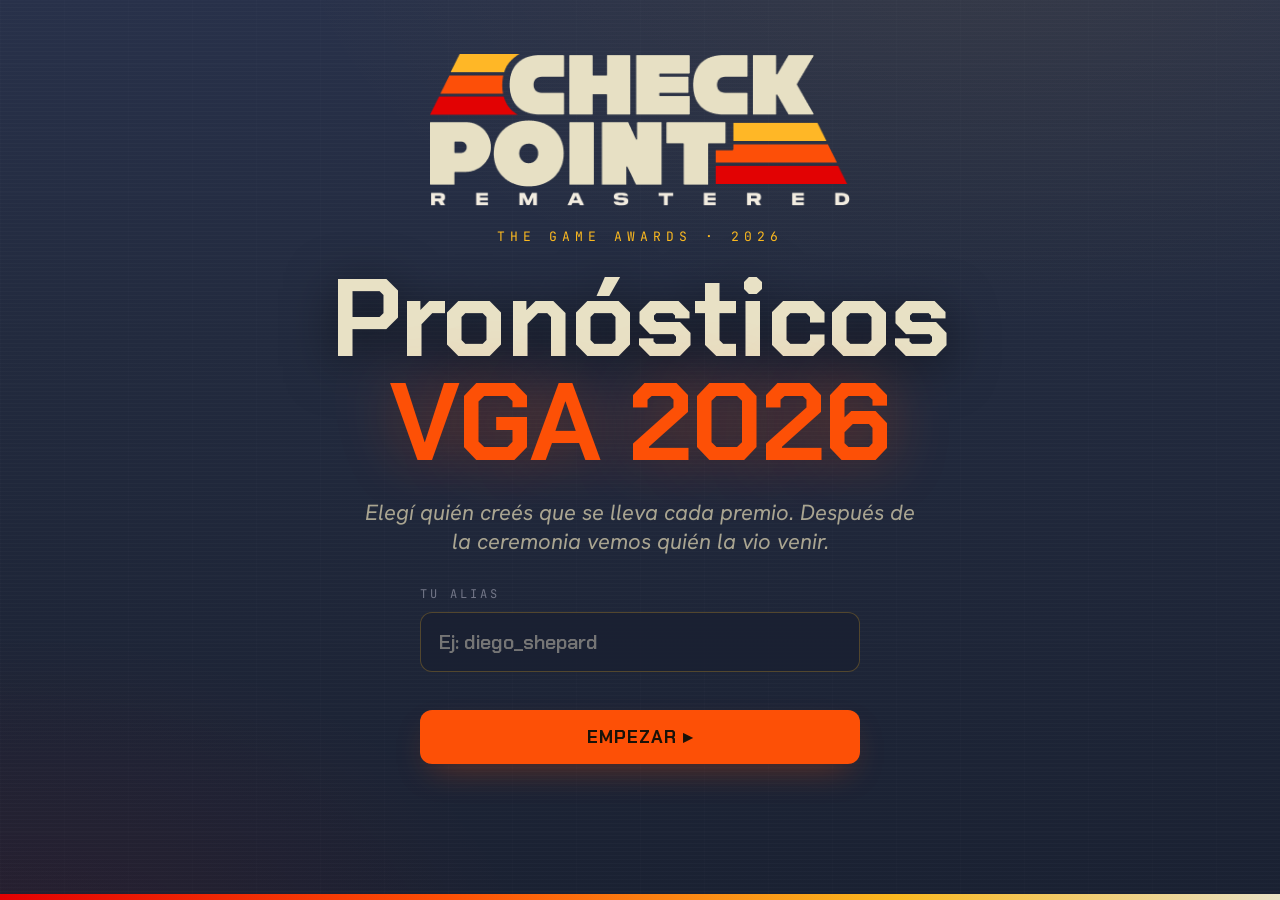
==== index.html @ 2344b471 "Agregar portadas faltantes y no recortar logos apaisados Co-Authored-By: Claude Opus 5.5 <noreply@an" ====
<!DOCTYPE html>
<html lang="es">
<head>
<meta charset="UTF-8">
<meta name="viewport" content="width=device-width, initial-scale=1.0">
<title>Pronósticos VGA 2026 · Checkpoint Remastered</title>
<link rel="icon" type="image/png" sizes="64x64" href="assets/favicon.png">
<link rel="apple-touch-icon" href="assets/apple-touch-icon.png">
<link rel="preconnect" href="https://fonts.googleapis.com">
<link rel="preconnect" href="https://fonts.gstatic.com" crossorigin>
<link href="https://fonts.googleapis.com/css2?family=Chakra+Petch:wght@500;600;700&family=Hanken+Grotesk:wght@400;500;600;700&family=JetBrains+Mono:wght@500;700&display=swap" rel="stylesheet">
<style>
/* ===========================================
   THEME — mismo esquema que la presentación de Galerians
   =========================================== */
:root {
    --stage-bg: #161c2b;
    --abyss: #1a2132;
    --navy: #222a3e;
    --panel: #2b3449;
    --panel-line: rgba(255,255,255,0.07);
    --text: #e8e1c5;
    --muted: #aaa591;
    --dim: #737788;
    --accent: #fd5006;
    --accent-2: #fbb920;
    --hot: #e30102;
    --glow: rgba(253,80,6,0.35);

    --font-display: 'Chakra Petch', sans-serif;
    --font-body: 'Hanken Grotesk', sans-serif;
    --font-mono: 'JetBrains Mono', monospace;
    --ease-out-expo: cubic-bezier(0.16, 1, 0.3, 1);
}
* { margin: 0; padding: 0; box-sizing: border-box; }
html, body { min-height: 100%; }
body {
    font-family: var(--font-body); color: var(--text);
    background:
        radial-gradient(1200px 700px at 78% -10%, rgba(251,185,32,0.07), transparent 60%),
        radial-gradient(900px 600px at 0% 110%, rgba(227,1,2,0.08), transparent 60%),
        linear-gradient(180deg, #28314a 0%, var(--navy) 38%, var(--abyss) 100%) fixed;
    background-color: var(--stage-bg);
    min-height: 100vh; min-height: 100dvh;
    -webkit-tap-highlight-color: transparent;
}
button { font: inherit; color: inherit; background: none; border: 0; cursor: pointer; }
@media (prefers-reduced-motion: reduce) {
    *, *::before, *::after { animation-duration: 0.01ms !important; transition-duration: 0.01ms !important; }
}

/* ===========================================
   ATMÓSFERA — grilla + scanlines + ondas + franja
   =========================================== */
.fx { position: fixed; inset: 0; pointer-events: none; z-index: 0; overflow: hidden; }
.fx .grid {
    position: absolute; inset: 0; opacity: .5;
    background-image:
        linear-gradient(rgba(255,255,255,0.025) 1px, transparent 1px),
        linear-gradient(90deg, rgba(255,255,255,0.025) 1px, transparent 1px);
    background-size: 64px 64px;
}
.fx .scan {
    position: absolute; inset: 0; mix-blend-mode: overlay;
    background: repeating-linear-gradient(0deg, rgba(255,255,255,0.018) 0 1px, transparent 1px 4px);
}
.sonar { position: absolute; left: 50%; top: 42%; width: 10px; height: 10px; transition: opacity 1s ease; }
body:not(.on-intro) .sonar { opacity: 0; }
.sonar span {
    position: absolute; left: 50%; top: 50%; width: 1500px; height: 1500px;
    margin: -750px 0 0 -750px; border-radius: 50%;
    border: 2px solid rgba(251,185,32,0.22);
    animation: ping 6s var(--ease-out-expo) infinite; transform: scale(0); opacity: 0;
}
.sonar span:nth-child(2) { animation-delay: 2s; border-color: rgba(253,80,6,0.18); }
.sonar span:nth-child(3) { animation-delay: 4s; }
@keyframes ping { 0% { transform: scale(0.05); opacity: .9; } 100% { transform: scale(1); opacity: 0; } }
.hull-stripe {
    position: fixed; left: 0; right: 0; bottom: 0; height: 6px; z-index: 30;
    background: linear-gradient(90deg, var(--hot), var(--accent) 35%, var(--accent-2) 70%, var(--text));
}

/* ===========================================
   LAYOUT
   =========================================== */
.app {
    position: relative; z-index: 1;
    max-width: 1180px; margin: 0 auto;
    padding: 28px 16px 120px;
    min-height: 100vh; min-height: 100dvh;
    display: flex; flex-direction: column;
}
@media (min-width: 720px) { .app { padding: 48px 48px 130px; } }

.screen { display: none; flex: 1; flex-direction: column; }
.screen.active { display: flex; }

/* Entrada escalonada (equivalente a .reveal de la presentación) */
.reveal {
    opacity: 0; transform: translateY(26px);
    transition: opacity .7s var(--ease-out-expo), transform .7s var(--ease-out-expo);
    transition-delay: calc(var(--d, 0) * 70ms + 60ms);
}
.screen.shown .reveal { opacity: 1; transform: none; }

/* ===========================================
   INTRO
   =========================================== */
#intro { align-items: center; justify-content: center; text-align: center; gap: 22px; }
#intro .logo { width: min(420px, 78vw); height: auto; }
#intro .meta {
    font-family: var(--font-mono); font-size: 13px; letter-spacing: 5px;
    color: var(--accent-2); text-transform: uppercase;
}
#intro h1 {
    font-family: var(--font-display); font-weight: 700; line-height: .95;
    font-size: clamp(46px, 10vw, 110px); letter-spacing: -1px;
    text-shadow: 0 10px 50px rgba(0,0,0,0.6);
}
#intro h1 em { font-style: normal; color: var(--accent); text-shadow: 0 0 60px var(--glow); }
#intro .sub { font-size: clamp(17px, 2.4vw, 22px); color: var(--muted); font-style: italic; max-width: 560px; }
.alias-box { display: flex; flex-direction: column; gap: 10px; width: min(440px, 100%); margin-top: 8px; }
.alias-box label {
    font-family: var(--font-mono); font-size: 12px; letter-spacing: 3px;
    color: var(--dim); text-transform: uppercase; text-align: left;
}
.alias-box input {
    width: 100%; padding: 16px 18px; border-radius: 12px;
    font: 600 20px var(--font-display); color: var(--text);
    background: rgba(26,33,50,0.9); border: 1px solid rgba(251,185,32,0.25);
    outline: none; transition: border-color .2s, box-shadow .2s;
}
.alias-box input:focus { border-color: var(--accent); box-shadow: 0 0 0 4px rgba(253,80,6,0.18); }
.alias-box .err { min-height: 18px; font-size: 14px; color: var(--hot); text-align: left; }

.btn {
    display: inline-flex; align-items: center; justify-content: center; gap: 10px;
    padding: 15px 26px; border-radius: 12px;
    font: 700 18px var(--font-display); letter-spacing: 1px; text-transform: uppercase;
    background: var(--accent); color: #1a1208;
    box-shadow: 0 14px 34px -12px var(--glow);
    transition: transform .2s var(--ease-out-expo), filter .2s, opacity .2s;
}
.btn:hover { filter: brightness(1.08); transform: translateY(-1px); }
.btn:active { transform: translateY(1px); }
.btn:disabled { opacity: .45; cursor: not-allowed; transform: none; }
.btn.ghost {
    background: transparent; color: var(--text);
    border: 1px solid rgba(232,225,197,0.2); box-shadow: none;
}
.btn.ghost:hover { border-color: var(--accent-2); color: var(--accent-2); }
:focus-visible { outline: 2px solid var(--accent-2); outline-offset: 3px; }

/* ===========================================
   CATEGORÍA
   =========================================== */
.head { display: flex; align-items: center; gap: 18px; margin-bottom: 8px; }
.head .bar { flex: none; width: 7px; align-self: stretch; min-height: 44px; background: var(--accent); box-shadow: 0 0 24px var(--glow); }
.head h2 {
    font-family: var(--font-display); font-weight: 700; line-height: 1;
    font-size: clamp(30px, 5.4vw, 60px); letter-spacing: -.5px;
}
.kicker {
    font-family: var(--font-mono); font-size: 12px; letter-spacing: 3px;
    color: var(--dim); text-transform: uppercase; margin: 0 0 22px 25px;
}
.kicker b { color: var(--accent-2); }

.cards { display: grid; gap: 14px; grid-template-columns: 1fr; }
@media (min-width: 640px) { .cards { grid-template-columns: repeat(2, 1fr); } }
@media (min-width: 980px) { .cards { grid-template-columns: repeat(3, 1fr); gap: 18px; } }

.card {
    position: relative; text-align: left; overflow: hidden;
    display: flex; flex-direction: column; justify-content: space-between; gap: 18px;
    flex-direction: row; justify-content: flex-start; gap: 0; padding: 0; border-radius: 16px;
    background: linear-gradient(180deg, rgba(46,56,80,0.85), rgba(34,42,62,0.85));
    border: 1px solid var(--panel-line);
    box-shadow: 0 30px 60px -30px rgba(0,0,0,0.7), inset 0 1px 0 rgba(255,255,255,0.04);
    transition: transform .35s var(--ease-out-expo), border-color .25s, box-shadow .25s, opacity .3s, filter .3s;
}
/* Portada (3:4) a la izquierda; si falta la imagen, se ven las iniciales */
.card .cover {
    position: relative; flex: none; width: 84px; aspect-ratio: 3 / 4; overflow: hidden;
    background: repeating-linear-gradient(135deg, rgba(255,255,255,0.03) 0 12px, transparent 12px 24px), #1c2334;
    display: grid; place-items: center;
    font: 700 26px var(--font-display); color: rgba(232,225,197,0.25);
}
.card .cover img {
    position: absolute; inset: 0; width: 100%; height: 100%; max-width: none; max-height: none;
    object-fit: cover; display: block;
    transition: transform .6s var(--ease-out-expo);
}
.card .cover::after { /* fundido hacia el cuerpo de la tarjeta */
    content: ""; position: absolute; inset: 0;
    background: linear-gradient(90deg, transparent 70%, rgba(34,42,62,0.55));
}
.card .cover img.wide { object-fit: contain; padding: 8px; background: #1c2334; } /* logos apaisados: no recortar */
.card:hover .cover img { transform: scale(1.05); }
.card .body {
    flex: 1; min-width: 0; padding: 12px 14px 12px 16px;
    display: flex; flex-direction: column; justify-content: space-between; gap: 8px;
}
@media (min-width: 640px) {
    .card .cover { width: 108px; }
    .card .body { padding: 16px 18px; }
}
@media (min-width: 980px) { .card .cover { width: 120px; } }
.card::before { /* franja lateral tipo logo */
    content: ""; position: absolute; left: 0; top: 0; bottom: 0; width: 4px; z-index: 2;
    background: linear-gradient(180deg, var(--accent-2), var(--accent) 50%, var(--hot));
    opacity: 0; transition: opacity .25s;
}
.card:hover { transform: translateY(-3px); border-color: rgba(251,185,32,0.3); }
.card:hover::before { opacity: .6; }
.card .num {
    font-family: var(--font-mono); font-size: 12px; letter-spacing: 2px; color: var(--dim);
    display: flex; justify-content: space-between; align-items: center;
}
.card .check {
    width: 26px; height: 26px; border-radius: 50%;
    border: 1.5px solid rgba(232,225,197,0.25);
    display: grid; place-items: center; transition: all .25s;
}
.card .check svg { width: 14px; height: 14px; opacity: 0; transform: scale(.4); transition: all .3s var(--ease-out-expo); }
.card .name { font-family: var(--font-display); font-weight: 600; font-size: clamp(19px, 2.2vw, 23px); line-height: 1.12; overflow-wrap: anywhere; }
.card .game { display: block; margin-top: 6px; font: italic 500 15px var(--font-body); color: var(--muted); }

.card.picked {
    border-color: var(--accent);
    background: linear-gradient(180deg, rgba(253,80,6,0.18), rgba(34,42,62,0.92));
    box-shadow: 0 0 0 1px var(--accent), 0 24px 50px -20px var(--glow);
}
.card.picked::before { opacity: 1; }
.card.picked .num { color: var(--accent-2); }
.card.picked .check { background: var(--accent); border-color: var(--accent); }
.card.picked .check svg { opacity: 1; transform: none; }
.cards.has-pick .card:not(.picked) { opacity: .6; filter: saturate(.7); }
.cards.has-pick .card:not(.picked):hover { opacity: 1; filter: none; }

.cat-nav { margin-top: 26px; display: flex; gap: 12px; flex-wrap: wrap; align-items: center; }
.cat-nav .spacer { flex: 1; }
.hint { font-family: var(--font-mono); font-size: 12px; letter-spacing: 2px; color: var(--dim); text-transform: uppercase; }
@media (max-width: 979px) { .hint { display: none; } }

/* ===========================================
   RESUMEN
   =========================================== */
.summary { display: grid; gap: 10px; grid-template-columns: 1fr; }
@media (min-width: 820px) { .summary { grid-template-columns: repeat(2, 1fr); } }
.row {
    display: flex; align-items: center; gap: 14px; text-align: left; width: 100%;
    padding: 14px 16px; border-radius: 12px;
    background: rgba(34,42,62,0.75); border: 1px solid var(--panel-line);
    transition: border-color .2s, transform .2s var(--ease-out-expo);
}
.row:hover { border-color: rgba(251,185,32,0.35); transform: translateX(3px); }
.row .idx { flex: none; font-family: var(--font-mono); font-size: 12px; color: var(--dim); width: 22px; }
.row .txt { flex: 1; min-width: 0; }
.row .cat { display: block; font-family: var(--font-mono); font-size: 11px; letter-spacing: 2px; color: var(--muted); text-transform: uppercase; }
.row .pick { display: block; margin-top: 4px; font-family: var(--font-display); font-weight: 600; font-size: 18px; line-height: 1.15; }
.row.empty .pick { color: var(--dim); font-style: italic; font-weight: 500; }
.row .edit { flex: none; font-family: var(--font-mono); font-size: 11px; letter-spacing: 2px; color: var(--accent-2); opacity: .7; }
.voter { font-family: var(--font-mono); font-size: 13px; letter-spacing: 2px; color: var(--muted); margin: 0 0 18px 25px; text-transform: uppercase; }
.voter b { color: var(--text); }
.send-bar { margin-top: 26px; display: flex; gap: 12px; flex-wrap: wrap; align-items: center; }
.send-bar .note { font-size: 14px; color: var(--muted); }
.send-bar .note.err { color: var(--hot); }

/* ===========================================
   FINAL
   =========================================== */
#done { align-items: center; justify-content: center; text-align: center; gap: 20px; }
#done .badge {
    font-family: var(--font-mono); font-size: 13px; letter-spacing: 5px; color: var(--accent-2); text-transform: uppercase;
}
#done h1 {
    font-family: var(--font-display); font-weight: 700; line-height: .95;
    font-size: clamp(50px, 11vw, 140px); color: var(--accent); text-shadow: 0 0 60px var(--glow);
}
#done p { font-size: 19px; color: var(--muted); max-width: 520px; }
#done .goty {
    margin-top: 6px; padding: 18px 26px; border-radius: 16px;
    background: rgba(26,33,49,0.9); border: 1px solid rgba(251,185,32,0.35); border-left: 6px solid var(--accent);
}
#done .goty small { display: block; font-family: var(--font-mono); font-size: 11px; letter-spacing: 3px; color: var(--dim); text-transform: uppercase; }
#done .goty b { display: block; margin-top: 6px; font-family: var(--font-display); font-size: 26px; }

/* ===========================================
   HUD inferior — progreso
   =========================================== */
.hud {
    position: fixed; left: 0; right: 0; bottom: 6px; z-index: 20;
    padding: 12px 16px; display: flex; align-items: center; gap: 16px;
    background: linear-gradient(0deg, rgba(22,28,43,0.96), rgba(22,28,43,0.75));
    backdrop-filter: blur(6px); -webkit-backdrop-filter: blur(6px);
    border-top: 1px solid var(--panel-line);
    font-family: var(--font-mono); font-size: 12px; letter-spacing: 3px; color: var(--dim); text-transform: uppercase;
    transition: transform .5s var(--ease-out-expo);
}
@media (min-width: 720px) { .hud { padding: 14px 48px; } }
body.on-intro .hud, body.on-done .hud { transform: translateY(120%); }
.hud img { height: 22px; width: auto; flex: none; }
.hud .track { flex: 1; height: 4px; border-radius: 4px; background: rgba(255,255,255,0.07); overflow: hidden; }
.hud .fill {
    height: 100%; width: 0; border-radius: 4px;
    background: linear-gradient(90deg, var(--hot), var(--accent) 50%, var(--accent-2));
    transition: width .6s var(--ease-out-expo);
}
.hud .count b { color: var(--accent); }
.hud .who { display: none; }
@media (min-width: 720px) { .hud .who { display: inline; max-width: 220px; overflow: hidden; text-overflow: ellipsis; white-space: nowrap; } }
</style>
</head>
<body class="on-intro">

<div class="fx" aria-hidden="true">
    <div class="grid"></div>
    <div class="scan"></div>
    <div class="sonar"><span></span><span></span><span></span></div>
</div>
<div class="hull-stripe" aria-hidden="true"></div>

<main class="app">

    <!-- INTRO -->
    <section class="screen" id="intro">
        <img class="logo reveal" style="--d:0" src="assets/logo-cierre.png" alt="Checkpoint Remastered">
        <div class="meta reveal" style="--d:1">The Game Awards · 2026</div>
        <h1 class="reveal" style="--d:2">Pronósticos<br><em>VGA 2026</em></h1>
        <p class="sub reveal" style="--d:3">Elegí quién creés que se lleva cada premio. Después de la ceremonia vemos quién la vio venir.</p>
        <form class="alias-box reveal" style="--d:4" id="aliasForm" novalidate>
            <label for="alias">Tu alias</label>
            <input id="alias" name="alias" type="text" maxlength="40" autocomplete="nickname" placeholder="Ej: diego_shepard" required>
            <div class="err" id="aliasErr" role="alert"></div>
            <button class="btn" type="submit" id="startBtn">Empezar ▸</button>
        </form>
    </section>

    <!-- CATEGORÍA -->
    <section class="screen" id="cat">
        <div class="head reveal" style="--d:0">
            <span class="bar"></span>
            <h2 id="catTitle"></h2>
        </div>
        <div class="kicker reveal" style="--d:1" id="catKicker"></div>
        <div class="cards" id="cards"></div>
        <div class="cat-nav reveal" style="--d:9">
            <button class="btn ghost" id="prevBtn" type="button">◂ Anterior</button>
            <span class="spacer"></span>
            <span class="hint">Teclas 1–6 eligen · ← → navegan</span>
            <button class="btn" id="nextBtn" type="button">Siguiente ▸</button>
        </div>
    </section>

    <!-- RESUMEN -->
    <section class="screen" id="review">
        <div class="head reveal" style="--d:0">
            <span class="bar"></span>
            <h2>Tu boleta</h2>
        </div>
        <div class="voter reveal" style="--d:1">Votante: <b id="voterName"></b></div>
        <div class="summary" id="summary"></div>
        <div class="send-bar reveal" style="--d:6">
            <button class="btn ghost" id="backBtn" type="button">◂ Volver</button>
            <button class="btn" id="sendBtn" type="button">Enviar pronóstico ▸</button>
            <span class="note" id="sendNote" role="status"></span>
        </div>
    </section>

    <!-- FINAL -->
    <section class="screen" id="done">
        <div class="badge reveal" style="--d:0">Checkpoint guardado</div>
        <h1 class="reveal" style="--d:1">¡Voto<br>registrado!</h1>
        <p class="reveal" style="--d:2" id="doneText"></p>
        <div class="goty reveal" style="--d:3" id="gotyBox"><small>Tu Game of the Year</small><b id="gotyPick"></b></div>
        <button class="btn ghost reveal" style="--d:4" id="againBtn" type="button">Cambiar mi pronóstico</button>
    </section>

</main>

<div class="hud" aria-hidden="true">
    <img src="assets/logo-mini.png" alt="">
    <span class="count" id="hudCount"></span>
    <div class="track"><div class="fill" id="hudFill"></div></div>
    <span class="who" id="hudWho"></span>
</div>

<script>
/* ===========================================
   CONFIG — generado por crear-form.gs (copia de vga-config.json).
   Los textos de "nominados" tienen que coincidir EXACTO con las opciones del Form.
   =========================================== */
const CONFIG = /*CONFIG*/{"formAction":"https://docs.google.com/forms/d/e/1FAIpQLScj8R731GWt3ht4KwVmzJQOmSWBcXGkbSP9ODIu8PnUI02-0g/formResponse","aliasEntry":"entry.666055268","categorias":[{"nombre":"Game of the Year","entry":"entry.1510643541","nominados":["007 First Light","Control Resonant","Grand Theft Auto 6","Phantom Blade Zero","Resident Evil Requiem","The Legend of Zelda: Ocarina of Time"]},{"nombre":"Best Game Direction","entry":"entry.1112216011","nominados":["Control Resonant","Grand Theft Auto 6","Phantom Blade Zero","Pragmata","Resident Evil Requiem"]},{"nombre":"Best Narrative","entry":"entry.146087116","nominados":["007 First Light","Control Resonant","Grand Theft Auto 6","Resident Evil Requiem","The Blood of Dawnwalker"]},{"nombre":"Best Art Direction","entry":"entry.1532372635","nominados":["Control Resonant","Grand Theft Auto 6","Mouse P.I. For Hire","Phantom Blade Zero","The Legend of Zelda: Ocarina of Time"]},{"nombre":"Best Score and Music","entry":"entry.2101580764","nominados":["Ace Combat 8: Wings of Theve","Grand Theft Auto 6","Mixtape","Phantom Blade Zero","The Legend of Zelda: Ocarina of Time"]},{"nombre":"Best Audio Design","entry":"entry.1264721507","nominados":["Ace Combat 8: Wings of Theve","Control Resonant","Grand Theft Auto 6","Resident Evil Requiem","Star Wars: Galactic Racer"]},{"nombre":"Best Performance","entry":"entry.511840256","nominados":["Patrick Gibson — 007 First Light","Angela Sant’Albano — Resident Evil Requiem","Liam McIntyre — Marvel’s Wolverine","Manni L. Perez — Grand Theft Auto 6","Rahul Kohli — Saros"]},{"nombre":"Games for Impact","entry":"entry.1372680658","nominados":["Big Walk","Cairn","Forever Ago","Life is Strange Reunion","Lily’s World XD","Mixtape"]},{"nombre":"Best Ongoing Game","entry":"entry.584249112","nominados":["Arc Raiders","Final Fantasy 14 Online","Fortnite","No Man’s Sky","The Witcher 3: Wild Hunt"]},{"nombre":"Best Community Support","entry":"entry.93529814","nominados":["Crimson Desert","Helldivers 2","No Man’s Sky","The Witcher 3: Wild Hunt","Warframe"]},{"nombre":"Best Independent Game","entry":"entry.1468412994","nominados":["Big Walk","Cairn","Denshattack","Mewgenics","Mina the Hollower"]},{"nombre":"Best Debut Indie Game","entry":"entry.1516689694","nominados":["Dressmaker","Esoteric Ebb","Orbitals","Replaced","Silver Pines"]},{"nombre":"Best Mobile Game","entry":"entry.1254379277","nominados":["Arknights Endfield","Monster Hunter Outlanders","Neverness to Everness","Pokemon Champions","Where Winds Meet"]},{"nombre":"Best VR/AR Game","entry":"entry.501783844","nominados":["Forefront","Into the Radious 2","Little Nightmares VR: Altered Echoes","Teenage Mutant Ninja Turtles: Empire City","Thief VR: Legacy of Shadow"]},{"nombre":"Best Action Game","entry":"entry.1441215488","nominados":["Ace Combat 8: Wings of Theve","Gears of War: E-Day","Onimusha: Way of the Sword","Phantom Blade Zero","Saros"]},{"nombre":"Best Action/Adventure Game","entry":"entry.1814154452","nominados":["007 First Light","Control Resonant","Grand Theft Auto 6","Pragmata","Resident Evil Requiem","The Legend of Zelda: Ocarina of Time"]},{"nombre":"Best Role-Playing Game","entry":"entry.966565647","nominados":["Final Fantasy Resonance","Fire Emblem: Fortune’s Weave","Monster Hunter Stories 3: Twisted Reflection","The Blood of Dawnwalker","Trails in the Sky: 2nd Chapter"]},{"nombre":"Best Fighting Game","entry":"entry.586071108","nominados":["2XKO","Avatar Legends: The Fighting Game","Invincible VS","Marvel Tokon: Fighting Souls","My Hero Academia: All’s Justice"]},{"nombre":"Best Family Game","entry":"entry.476891945","nominados":["Big Walk","Lego Batman: Legacy of the Dark Knight","Nintendo Switch Sports Resort","Pokemon Pokopia","Yoshi and the Mysterious Book"]},{"nombre":"Best Sim/Strategy Game","entry":"entry.153860258","nominados":["Mewgenics","Planet Zoo 2","Pokemon Pokopia","Slay the Spire 2","Star Wars Zero Company"]},{"nombre":"Best Sports/Racing Game","entry":"entry.1524879598","nominados":["EA Sports FC 27","Forza Horizon 6","Nintendo Switch Sports Resort","Screamer","Star Wars: Galactic Racer"]},{"nombre":"Best Multiplayer Game","entry":"entry.957152894","nominados":["Big Walk","Call of Duty: Modern Warfare 4","Gears of War: E-Day","Marathon","Meccha Chameleon","Orbitals"]},{"nombre":"Best Adaptation","entry":"entry.255990359","nominados":["Cyberpunk Edgerunners: Season 2","Fallout: Season 2","Mortal Kombat 2","Resident Evil","The Super Mario Galaxy Movie"]},{"nombre":"Innovation in Accessibility","entry":"entry.659724909","nominados":["Assassin’s Creed: Black Flag Resynced","Forza Horizon 6","Gears of War: E-Day","Marvel’s Wolverine","Rhythm Heaven Groove"]},{"nombre":"Most Anticipated Game","entry":"entry.1952318227","nominados":["Fable","Final Fantasy 7: Revelation","God of War Laufey","Resident Evil: Veronica","The Witcher 4"]},{"nombre":"Best Esports Game","entry":"entry.1581884370","nominados":["Counter Strike 2","Dota 2","League of Legends","Mobile Legends: Bang Bang","Valorant"]}]}/*/CONFIG*/;

/* Fecha de cierre opcional (hora local del votante). null = sin cierre. Ej: '2026-12-10T21:00:00-03:00' */
const CIERRE = null;

const STORE = 'vga2026-v1';
/* Orden de votación: de la categoría menos importante a la más importante (GOTY al final).
   Solo afecta a la web; el Form/Sheet identifican cada categoría por su entry. */
const ORDEN = [
    'Best Esports Game', 'Best Adaptation', 'Innovation in Accessibility', 'Best Mobile Game', 'Best VR/AR Game',
    'Best Family Game', 'Best Sports/Racing Game', 'Best Sim/Strategy Game', 'Best Fighting Game', 'Best Multiplayer Game',
    'Best Community Support', 'Best Ongoing Game', 'Most Anticipated Game', 'Games for Impact', 'Best Debut Indie Game',
    'Best Independent Game', 'Best Role-Playing Game', 'Best Action Game', 'Best Action/Adventure Game', 'Best Audio Design',
    'Best Score and Music', 'Best Performance', 'Best Art Direction', 'Best Narrative', 'Best Game Direction', 'Game of the Year',
];
const rank = n => { const i = ORDEN.indexOf(n); return i < 0 ? -1 : i; }; // las no listadas van primero
const cats = [...CONFIG.categorias].sort((a, b) => rank(a.nombre) - rank(b.nombre));
const GOTY = cats.find(c => c.nombre === 'Game of the Year');
const $ = id => document.getElementById(id);

/* ---------- estado ---------- */
let state = { alias: '', picks: {}, step: -1, sent: false };
try { Object.assign(state, JSON.parse(localStorage.getItem(STORE) || '{}')); } catch (e) {}
const save = () => { try { localStorage.setItem(STORE, JSON.stringify(state)); } catch (e) {} };

/* ---------- pantallas ---------- */
function show(id) {
    document.querySelectorAll('.screen').forEach(s => s.classList.remove('active', 'shown'));
    const el = $(id);
    el.classList.add('active');
    document.body.classList.toggle('on-intro', id === 'intro');
    document.body.classList.toggle('on-done', id === 'done');
    window.scrollTo({ top: 0 });
    void el.offsetWidth; // fuerza reflow para que la transición de entrada arranque
    el.classList.add('shown');
    updateHud();
}

function updateHud() {
    const n = Object.keys(state.picks).filter(k => state.picks[k]).length;
    $('hudFill').style.width = (n / cats.length * 100) + '%';
    const pos = state.step >= 0 && state.step < cats.length ? state.step + 1 : cats.length;
    $('hudCount').innerHTML = `<b>${String(pos).padStart(2, '0')}</b> / ${cats.length}`;
    $('hudWho').textContent = state.alias;
}

const pad = n => String(n).padStart(2, '0');
const esc = s => s.replace(/[&<>"]/g, c => ({ '&': '&amp;', '<': '&lt;', '>': '&gt;', '"': '&quot;' }[c]));
/* Nombre de archivo de la portada: "Marvel’s Wolverine" → assets/covers/marvels-wolverine.jpg */
const slug = s => s.normalize('NFD').replace(/[̀-ͯ]/g, '').toLowerCase()
    .replace(/['’]/g, '').replace(/[^a-z0-9]+/g, '-').replace(/^-|-$/g, '');
const initials = s => esc(s.replace(/^(The|A)\s+/i, '').split(/[\s:]+/).filter(w => /^[A-Za-z0-9]/.test(w)).slice(0, 2).map(w => w[0]).join('').toUpperCase());
/* "Actor — Juego" → nombre grande + juego chico */
function splitName(s) {
    const i = s.indexOf(' — ');
    return i < 0 ? { name: s, game: '' } : { name: s.slice(0, i), game: s.slice(i + 3) };
}

/* ---------- categoría ---------- */
let advanceTimer = null;
function renderCat(i) {
    clearTimeout(advanceTimer);
    state.step = i; save();
    const c = cats[i];
    $('catTitle').textContent = c.nombre;
    $('catKicker').innerHTML = `Categoría <b>${pad(i + 1)}</b> / ${cats.length} · ` +
        (c === GOTY ? '<b>El final boss</b>' : `${c.nominados.length} nominados`);
    const picked = state.picks[c.entry];
    const box = $('cards');
    box.classList.toggle('has-pick', !!picked);
    box.innerHTML = c.nominados.map((nom, k) => {
        const { name, game } = splitName(nom);
        const title = game || name;
        return `<button type="button" class="card reveal${nom === picked ? ' picked' : ''}" style="--d:${k + 2}" data-k="${k}" aria-pressed="${nom === picked}">
            <span class="cover" aria-hidden="true">${initials(title)}<img src="assets/covers/${slug(title)}.jpg" alt="" loading="lazy" onload="if(this.naturalWidth>this.naturalHeight)this.classList.add('wide')" onerror="this.remove()"></span>
            <span class="body">
                <span class="num">${pad(k + 1)}<span class="check"><svg viewBox="0 0 16 16" fill="none" stroke="#1a1208" stroke-width="2.6" stroke-linecap="round" stroke-linejoin="round"><path d="M3 8.5l3.2 3L13 4.5"/></svg></span></span>
                <span class="name">${esc(name)}${game ? `<span class="game">${esc(game)}</span>` : ''}</span>
            </span>
        </button>`;
    }).join('');
    $('prevBtn').disabled = false;
    $('nextBtn').textContent = i === cats.length - 1 ? 'Revisar ▸' : (picked ? 'Siguiente ▸' : 'Saltear ▸');
    show('cat');
}

function pick(k) {
    const i = state.step, c = cats[i];
    const nom = c.nominados[k];
    if (nom === undefined) return;
    state.picks[c.entry] = nom; save();
    const box = $('cards');
    box.classList.add('has-pick');
    box.querySelectorAll('.card').forEach(b => {
        const on = +b.dataset.k === k;
        b.classList.toggle('picked', on);
        b.setAttribute('aria-pressed', on);
    });
    $('nextBtn').textContent = i === cats.length - 1 ? 'Revisar ▸' : 'Siguiente ▸';
    updateHud();
    clearTimeout(advanceTimer);
    advanceTimer = setTimeout(next, 650);
}

function next() {
    if (state.step < cats.length - 1) renderCat(state.step + 1);
    else renderReview();
}
function prev() {
    if (state.step > 0) renderCat(state.step - 1);
    else { state.step = -1; save(); show('intro'); }
}

$('cards').addEventListener('click', e => {
    const b = e.target.closest('.card');
    if (b) pick(+b.dataset.k);
});
$('nextBtn').onclick = next;
$('prevBtn').onclick = prev;

document.addEventListener('keydown', e => {
    if (!$('cat').classList.contains('active') || e.target.tagName === 'INPUT') return;
    if (e.key === 'ArrowRight') next();
    else if (e.key === 'ArrowLeft') prev();
    else if (/^[1-9]$/.test(e.key)) pick(+e.key - 1);
});

/* ---------- intro ---------- */
$('alias').value = state.alias || '';
$('aliasForm').addEventListener('submit', e => {
    e.preventDefault();
    const v = $('alias').value.trim().replace(/\s+/g, ' ');
    if (v.length < 2) { $('aliasErr').textContent = 'Poné un alias de al menos 2 letras.'; $('alias').focus(); return; }
    $('aliasErr').textContent = '';
    state.alias = v; save();
    renderCat(state.step >= 0 && state.step < cats.length ? state.step : 0);
});

/* ---------- resumen ---------- */
function renderReview() {
    clearTimeout(advanceTimer);
    state.step = cats.length; save();
    $('voterName').textContent = state.alias;
    $('summary').innerHTML = cats.map((c, i) => {
        const p = state.picks[c.entry];
        return `<button type="button" class="row reveal${p ? '' : ' empty'}" style="--d:${Math.min(i, 12) * .35 + 2}" data-i="${i}">
            <span class="idx">${pad(i + 1)}</span>
            <span class="txt"><span class="cat">${esc(c.nombre)}</span><span class="pick">${p ? esc(p) : 'Sin elegir'}</span></span>
            <span class="edit">Editar</span>
        </button>`;
    }).join('');
    const missing = cats.filter(c => !state.picks[c.entry]).length;
    $('sendNote').className = 'note';
    $('sendNote').textContent = missing ? `Te faltan ${missing} categorías (podés enviar igual).` : '';
    $('sendBtn').disabled = false;
    $('sendBtn').textContent = 'Enviar pronóstico ▸';
    show('review');
}
$('summary').addEventListener('click', e => {
    const r = e.target.closest('.row');
    if (r) renderCat(+r.dataset.i);
});
$('backBtn').onclick = () => renderCat(cats.length - 1);

/* ---------- envío a Google Forms ---------- */
async function send() {
    if (CIERRE && Date.now() > new Date(CIERRE).getTime()) {
        $('sendNote').className = 'note err';
        $('sendNote').textContent = 'La votación ya cerró.';
        return;
    }
    const body = new URLSearchParams();
    body.append(CONFIG.aliasEntry, state.alias);
    cats.forEach(c => { if (state.picks[c.entry]) body.append(c.entry, state.picks[c.entry]); });

    $('sendBtn').disabled = true;
    $('sendBtn').textContent = 'Enviando…';
    $('sendNote').className = 'note';
    $('sendNote').textContent = '';
    try {
        // no-cors: Google no deja leer la respuesta; si la red responde, lo damos por enviado.
        await fetch(CONFIG.formAction, { method: 'POST', mode: 'no-cors', body });
        state.sent = true; save();
        renderDone();
    } catch (err) {
        $('sendBtn').disabled = false;
        $('sendBtn').textContent = 'Reintentar ▸';
        $('sendNote').className = 'note err';
        $('sendNote').textContent = 'No se pudo enviar. Revisá tu conexión y probá de nuevo.';
    }
}
$('sendBtn').onclick = send;

/* ---------- final ---------- */
function renderDone() {
    const n = cats.filter(c => state.picks[c.entry]).length;
    $('doneText').textContent = `${state.alias}, tu pronóstico de ${n} categorías quedó guardado. Si lo cambiás, cuenta el último que envíes.`;
    const goty = GOTY && state.picks[GOTY.entry];
    $('gotyBox').style.display = goty ? '' : 'none';
    $('gotyPick').textContent = goty || '';
    show('done');
}
$('againBtn').onclick = () => { state.sent = false; save(); renderReview(); };

/* ---------- arranque ---------- */
if (CIERRE && Date.now() > new Date(CIERRE).getTime() && !state.sent) {
    $('intro').querySelector('.sub').textContent = 'La votación ya cerró. ¡Nos vemos en la ceremonia!';
    $('aliasForm').style.display = 'none';
    show('intro');
} else if (state.sent) renderDone();
else show('intro');
</script>
</body>
</html>
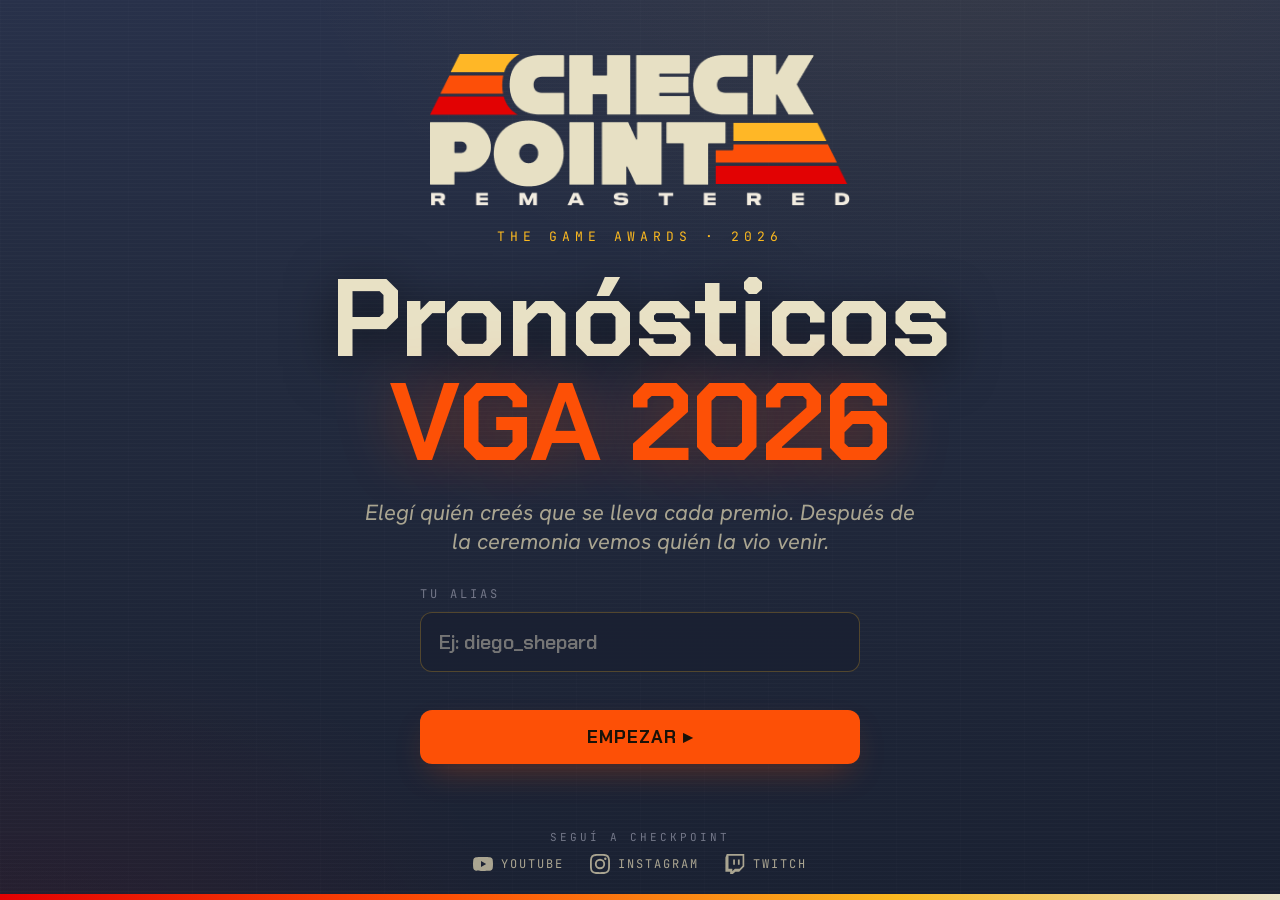
==== commit b546aef4: "Agregar links a YouTube, Instagram y Twitch de Checkpoint Co-Authored-By: Claude Opus 5.5 <noreply@a" ====
--- a/index.html
+++ b/index.html
@@ -310,6 +310,30 @@
 .hud .count b { color: var(--accent); }
 .hud .who { display: none; }
 @media (min-width: 720px) { .hud .who { display: inline; max-width: 220px; overflow: hidden; text-overflow: ellipsis; white-space: nowrap; } }
+
+/* ===========================================
+   REDES — footer en inicio/final, íconos en el HUD durante la votación
+   =========================================== */
+.social { display: flex; align-items: center; gap: 6px; }
+.social a {
+    display: inline-flex; align-items: center; gap: 8px;
+    padding: 8px 10px; border-radius: 10px; text-decoration: none;
+    color: var(--muted); transition: color .2s, background .2s;
+}
+.social a:hover { color: var(--accent-2); background: rgba(251,185,32,0.08); }
+.social svg { width: 20px; height: 20px; flex: none; fill: currentColor; }
+.social span { font-family: var(--font-mono); font-size: 12px; letter-spacing: 2px; text-transform: uppercase; }
+.site-foot {
+    position: fixed; left: 0; right: 0; bottom: 6px; z-index: 20;
+    display: flex; flex-direction: column; align-items: center; gap: 2px; padding: 10px 16px 12px;
+    transition: transform .5s var(--ease-out-expo), opacity .4s;
+}
+.site-foot small { font-family: var(--font-mono); font-size: 11px; letter-spacing: 3px; color: var(--dim); text-transform: uppercase; }
+body:not(.on-intro):not(.on-done) .site-foot { transform: translateY(120%); opacity: 0; pointer-events: none; }
+@media (max-width: 479px) { .site-foot .social span { display: none; } .site-foot .social a { padding: 10px 14px; } }
+.hud .social { margin-right: -8px; }
+.hud .social a { padding: 6px; }
+.hud .social svg { width: 18px; height: 18px; }
 </style>
 </head>
 <body class="on-intro">
@@ -379,11 +403,32 @@
 
 </main>
 
-<div class="hud" aria-hidden="true">
-    <img src="assets/logo-mini.png" alt="">
-    <span class="count" id="hudCount"></span>
-    <div class="track"><div class="fill" id="hudFill"></div></div>
-    <span class="who" id="hudWho"></span>
+<!-- Íconos de redes (se reutilizan con <use>) -->
+<svg width="0" height="0" style="position:absolute" aria-hidden="true">
+    <symbol id="i-youtube" viewBox="0 0 24 24"><path d="M23.5 6.2a3 3 0 0 0-2.1-2.1C19.5 3.6 12 3.6 12 3.6s-7.5 0-9.4.5A3 3 0 0 0 .5 6.2 31 31 0 0 0 0 12a31 31 0 0 0 .5 5.8 3 3 0 0 0 2.1 2.1c1.9.5 9.4.5 9.4.5s7.5 0 9.4-.5a3 3 0 0 0 2.1-2.1A31 31 0 0 0 24 12a31 31 0 0 0-.5-5.8zM9.6 15.6V8.4l6.2 3.6-6.2 3.6z"/></symbol>
+    <symbol id="i-instagram" viewBox="0 0 24 24"><path d="M12 2.2c3.2 0 3.6 0 4.8.1 3.2.1 4.8 1.7 4.9 4.9.1 1.3.1 1.6.1 4.8s0 3.6-.1 4.8c-.1 3.2-1.7 4.8-4.9 4.9-1.3.1-1.6.1-4.8.1s-3.6 0-4.8-.1c-3.3-.1-4.8-1.7-4.9-4.9C2.2 15.6 2.2 15.2 2.2 12s0-3.6.1-4.8C2.4 3.9 3.9 2.4 7.2 2.3 8.4 2.2 8.8 2.2 12 2.2zM12 0C8.7 0 8.3 0 7.1.1 2.7.3.3 2.7.1 7.1 0 8.3 0 8.7 0 12s0 3.7.1 4.9c.2 4.4 2.6 6.8 7 7 1.2.1 1.6.1 4.9.1s3.7 0 4.9-.1c4.4-.2 6.8-2.6 7-7 .1-1.2.1-1.6.1-4.9s0-3.7-.1-4.9c-.2-4.4-2.6-6.8-7-7C15.7 0 15.3 0 12 0zm0 5.8a6.2 6.2 0 1 0 0 12.4 6.2 6.2 0 0 0 0-12.4zM12 16a4 4 0 1 1 0-8 4 4 0 0 1 0 8zm6.4-11.8a1.4 1.4 0 1 0 0 2.9 1.4 1.4 0 0 0 0-2.9z"/></symbol>
+    <symbol id="i-twitch" viewBox="0 0 24 24"><path d="M2.1 0 .5 4.2v17h5.7V24h3.2l3-2.8h4.6l6.1-6.1V0H2.1zm19 14.1-3.6 3.6h-5.7l-3 3v-3H4.2V2.1h16.9v12zM17.6 6.6v6.2h-2.1V6.6h2.1zm-5.7 0v6.2H9.8V6.6h2.1z"/></symbol>
+</svg>
+
+<footer class="site-foot">
+    <small>Seguí a Checkpoint</small>
+    <nav class="social" aria-label="Redes de Checkpoint">
+        <a href="https://www.youtube.com/@CheckpointVG" target="_blank" rel="noopener" aria-label="YouTube"><svg><use href="#i-youtube"/></svg><span>YouTube</span></a>
+        <a href="https://www.instagram.com/podcheckpoint/" target="_blank" rel="noopener" aria-label="Instagram"><svg><use href="#i-instagram"/></svg><span>Instagram</span></a>
+        <a href="https://www.twitch.tv/checkpointvg" target="_blank" rel="noopener" aria-label="Twitch"><svg><use href="#i-twitch"/></svg><span>Twitch</span></a>
+    </nav>
+</footer>
+
+<div class="hud">
+    <img src="assets/logo-mini.png" alt="" aria-hidden="true">
+    <span class="count" id="hudCount" aria-hidden="true"></span>
+    <div class="track" aria-hidden="true"><div class="fill" id="hudFill"></div></div>
+    <span class="who" id="hudWho" aria-hidden="true"></span>
+    <nav class="social" aria-label="Redes de Checkpoint">
+        <a href="https://www.youtube.com/@CheckpointVG" target="_blank" rel="noopener" aria-label="YouTube"><svg><use href="#i-youtube"/></svg></a>
+        <a href="https://www.instagram.com/podcheckpoint/" target="_blank" rel="noopener" aria-label="Instagram"><svg><use href="#i-instagram"/></svg></a>
+        <a href="https://www.twitch.tv/checkpointvg" target="_blank" rel="noopener" aria-label="Twitch"><svg><use href="#i-twitch"/></svg></a>
+    </nav>
 </div>
 
 <script>
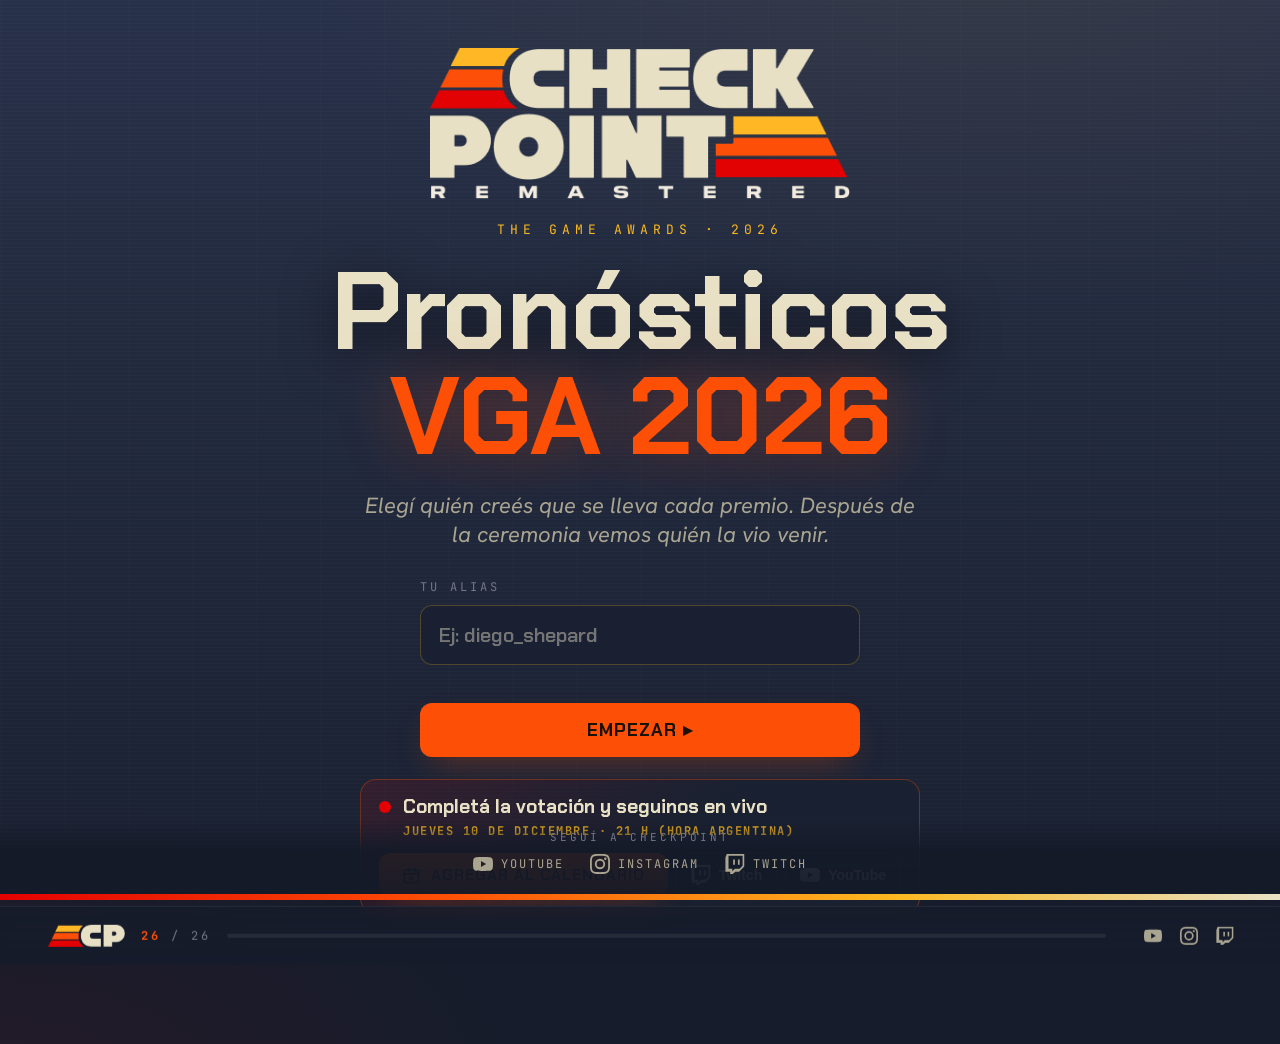
==== commit c99f3657: "Bloque 'seguinos en vivo' con agregar al calendario (Google / .ics) y links a Twitch y YouTube Co-Au" ====
--- a/index.html
+++ b/index.html
@@ -4,337 +4,24 @@
 <meta charset="UTF-8">
 <meta name="viewport" content="width=device-width, initial-scale=1.0">
 <title>Pronósticos VGA 2026 · Checkpoint Remastered</title>
+<meta name="description" content="¿Quién se lleva cada premio de The Game Awards 2026? Armá tu pronóstico y competí en el ranking de Checkpoint.">
+<meta property="og:type" content="website">
+<meta property="og:site_name" content="Checkpoint Remastered">
+<meta property="og:title" content="Pronósticos VGA 2026 · Checkpoint Remastered">
+<meta property="og:description" content="¿Quién se lleva cada premio de The Game Awards 2026? Armá tu pronóstico y competí en el ranking de Checkpoint.">
+<meta property="og:url" content="https://checkpointvg.github.io/vga/">
+<meta property="og:image" content="https://checkpointvg.github.io/vga/assets/og.jpg">
+<meta property="og:image:width" content="1200">
+<meta property="og:image:height" content="630">
+<meta property="og:locale" content="es_AR">
+<meta name="twitter:card" content="summary_large_image">
+<meta name="theme-color" content="#222a3e">
 <link rel="icon" type="image/png" sizes="64x64" href="assets/favicon.png">
 <link rel="apple-touch-icon" href="assets/apple-touch-icon.png">
 <link rel="preconnect" href="https://fonts.googleapis.com">
 <link rel="preconnect" href="https://fonts.gstatic.com" crossorigin>
 <link href="https://fonts.googleapis.com/css2?family=Chakra+Petch:wght@500;600;700&family=Hanken+Grotesk:wght@400;500;600;700&family=JetBrains+Mono:wght@500;700&display=swap" rel="stylesheet">
-<style>
-/* ===========================================
-   THEME — mismo esquema que la presentación de Galerians
-   =========================================== */
-:root {
-    --stage-bg: #161c2b;
-    --abyss: #1a2132;
-    --navy: #222a3e;
-    --panel: #2b3449;
-    --panel-line: rgba(255,255,255,0.07);
-    --text: #e8e1c5;
-    --muted: #aaa591;
-    --dim: #737788;
-    --accent: #fd5006;
-    --accent-2: #fbb920;
-    --hot: #e30102;
-    --glow: rgba(253,80,6,0.35);
-
-    --font-display: 'Chakra Petch', sans-serif;
-    --font-body: 'Hanken Grotesk', sans-serif;
-    --font-mono: 'JetBrains Mono', monospace;
-    --ease-out-expo: cubic-bezier(0.16, 1, 0.3, 1);
-}
-* { margin: 0; padding: 0; box-sizing: border-box; }
-html, body { min-height: 100%; }
-body {
-    font-family: var(--font-body); color: var(--text);
-    background:
-        radial-gradient(1200px 700px at 78% -10%, rgba(251,185,32,0.07), transparent 60%),
-        radial-gradient(900px 600px at 0% 110%, rgba(227,1,2,0.08), transparent 60%),
-        linear-gradient(180deg, #28314a 0%, var(--navy) 38%, var(--abyss) 100%) fixed;
-    background-color: var(--stage-bg);
-    min-height: 100vh; min-height: 100dvh;
-    -webkit-tap-highlight-color: transparent;
-}
-button { font: inherit; color: inherit; background: none; border: 0; cursor: pointer; }
-@media (prefers-reduced-motion: reduce) {
-    *, *::before, *::after { animation-duration: 0.01ms !important; transition-duration: 0.01ms !important; }
-}
-
-/* ===========================================
-   ATMÓSFERA — grilla + scanlines + ondas + franja
-   =========================================== */
-.fx { position: fixed; inset: 0; pointer-events: none; z-index: 0; overflow: hidden; }
-.fx .grid {
-    position: absolute; inset: 0; opacity: .5;
-    background-image:
-        linear-gradient(rgba(255,255,255,0.025) 1px, transparent 1px),
-        linear-gradient(90deg, rgba(255,255,255,0.025) 1px, transparent 1px);
-    background-size: 64px 64px;
-}
-.fx .scan {
-    position: absolute; inset: 0; mix-blend-mode: overlay;
-    background: repeating-linear-gradient(0deg, rgba(255,255,255,0.018) 0 1px, transparent 1px 4px);
-}
-.sonar { position: absolute; left: 50%; top: 42%; width: 10px; height: 10px; transition: opacity 1s ease; }
-body:not(.on-intro) .sonar { opacity: 0; }
-.sonar span {
-    position: absolute; left: 50%; top: 50%; width: 1500px; height: 1500px;
-    margin: -750px 0 0 -750px; border-radius: 50%;
-    border: 2px solid rgba(251,185,32,0.22);
-    animation: ping 6s var(--ease-out-expo) infinite; transform: scale(0); opacity: 0;
-}
-.sonar span:nth-child(2) { animation-delay: 2s; border-color: rgba(253,80,6,0.18); }
-.sonar span:nth-child(3) { animation-delay: 4s; }
-@keyframes ping { 0% { transform: scale(0.05); opacity: .9; } 100% { transform: scale(1); opacity: 0; } }
-.hull-stripe {
-    position: fixed; left: 0; right: 0; bottom: 0; height: 6px; z-index: 30;
-    background: linear-gradient(90deg, var(--hot), var(--accent) 35%, var(--accent-2) 70%, var(--text));
-}
-
-/* ===========================================
-   LAYOUT
-   =========================================== */
-.app {
-    position: relative; z-index: 1;
-    max-width: 1180px; margin: 0 auto;
-    padding: 28px 16px 120px;
-    min-height: 100vh; min-height: 100dvh;
-    display: flex; flex-direction: column;
-}
-@media (min-width: 720px) { .app { padding: 48px 48px 130px; } }
-
-.screen { display: none; flex: 1; flex-direction: column; }
-.screen.active { display: flex; }
-
-/* Entrada escalonada (equivalente a .reveal de la presentación) */
-.reveal {
-    opacity: 0; transform: translateY(26px);
-    transition: opacity .7s var(--ease-out-expo), transform .7s var(--ease-out-expo);
-    transition-delay: calc(var(--d, 0) * 70ms + 60ms);
-}
-.screen.shown .reveal { opacity: 1; transform: none; }
-
-/* ===========================================
-   INTRO
-   =========================================== */
-#intro { align-items: center; justify-content: center; text-align: center; gap: 22px; }
-#intro .logo { width: min(420px, 78vw); height: auto; }
-#intro .meta {
-    font-family: var(--font-mono); font-size: 13px; letter-spacing: 5px;
-    color: var(--accent-2); text-transform: uppercase;
-}
-#intro h1 {
-    font-family: var(--font-display); font-weight: 700; line-height: .95;
-    font-size: clamp(46px, 10vw, 110px); letter-spacing: -1px;
-    text-shadow: 0 10px 50px rgba(0,0,0,0.6);
-}
-#intro h1 em { font-style: normal; color: var(--accent); text-shadow: 0 0 60px var(--glow); }
-#intro .sub { font-size: clamp(17px, 2.4vw, 22px); color: var(--muted); font-style: italic; max-width: 560px; }
-.alias-box { display: flex; flex-direction: column; gap: 10px; width: min(440px, 100%); margin-top: 8px; }
-.alias-box label {
-    font-family: var(--font-mono); font-size: 12px; letter-spacing: 3px;
-    color: var(--dim); text-transform: uppercase; text-align: left;
-}
-.alias-box input {
-    width: 100%; padding: 16px 18px; border-radius: 12px;
-    font: 600 20px var(--font-display); color: var(--text);
-    background: rgba(26,33,50,0.9); border: 1px solid rgba(251,185,32,0.25);
-    outline: none; transition: border-color .2s, box-shadow .2s;
-}
-.alias-box input:focus { border-color: var(--accent); box-shadow: 0 0 0 4px rgba(253,80,6,0.18); }
-.alias-box .err { min-height: 18px; font-size: 14px; color: var(--hot); text-align: left; }
-
-.btn {
-    display: inline-flex; align-items: center; justify-content: center; gap: 10px;
-    padding: 15px 26px; border-radius: 12px;
-    font: 700 18px var(--font-display); letter-spacing: 1px; text-transform: uppercase;
-    background: var(--accent); color: #1a1208;
-    box-shadow: 0 14px 34px -12px var(--glow);
-    transition: transform .2s var(--ease-out-expo), filter .2s, opacity .2s;
-}
-.btn:hover { filter: brightness(1.08); transform: translateY(-1px); }
-.btn:active { transform: translateY(1px); }
-.btn:disabled { opacity: .45; cursor: not-allowed; transform: none; }
-.btn.ghost {
-    background: transparent; color: var(--text);
-    border: 1px solid rgba(232,225,197,0.2); box-shadow: none;
-}
-.btn.ghost:hover { border-color: var(--accent-2); color: var(--accent-2); }
-:focus-visible { outline: 2px solid var(--accent-2); outline-offset: 3px; }
-
-/* ===========================================
-   CATEGORÍA
-   =========================================== */
-.head { display: flex; align-items: center; gap: 18px; margin-bottom: 8px; }
-.head .bar { flex: none; width: 7px; align-self: stretch; min-height: 44px; background: var(--accent); box-shadow: 0 0 24px var(--glow); }
-.head h2 {
-    font-family: var(--font-display); font-weight: 700; line-height: 1;
-    font-size: clamp(30px, 5.4vw, 60px); letter-spacing: -.5px;
-}
-.kicker {
-    font-family: var(--font-mono); font-size: 12px; letter-spacing: 3px;
-    color: var(--dim); text-transform: uppercase; margin: 0 0 22px 25px;
-}
-.kicker b { color: var(--accent-2); }
-
-.cards { display: grid; gap: 14px; grid-template-columns: 1fr; }
-@media (min-width: 640px) { .cards { grid-template-columns: repeat(2, 1fr); } }
-@media (min-width: 980px) { .cards { grid-template-columns: repeat(3, 1fr); gap: 18px; } }
-
-.card {
-    position: relative; text-align: left; overflow: hidden;
-    display: flex; flex-direction: column; justify-content: space-between; gap: 18px;
-    flex-direction: row; justify-content: flex-start; gap: 0; padding: 0; border-radius: 16px;
-    background: linear-gradient(180deg, rgba(46,56,80,0.85), rgba(34,42,62,0.85));
-    border: 1px solid var(--panel-line);
-    box-shadow: 0 30px 60px -30px rgba(0,0,0,0.7), inset 0 1px 0 rgba(255,255,255,0.04);
-    transition: transform .35s var(--ease-out-expo), border-color .25s, box-shadow .25s, opacity .3s, filter .3s;
-}
-/* Portada (3:4) a la izquierda; si falta la imagen, se ven las iniciales */
-.card .cover {
-    position: relative; flex: none; width: 84px; aspect-ratio: 3 / 4; overflow: hidden;
-    background: repeating-linear-gradient(135deg, rgba(255,255,255,0.03) 0 12px, transparent 12px 24px), #1c2334;
-    display: grid; place-items: center;
-    font: 700 26px var(--font-display); color: rgba(232,225,197,0.25);
-}
-.card .cover img {
-    position: absolute; inset: 0; width: 100%; height: 100%; max-width: none; max-height: none;
-    object-fit: cover; display: block;
-    transition: transform .6s var(--ease-out-expo);
-}
-.card .cover::after { /* fundido hacia el cuerpo de la tarjeta */
-    content: ""; position: absolute; inset: 0;
-    background: linear-gradient(90deg, transparent 70%, rgba(34,42,62,0.55));
-}
-.card .cover img.wide { object-fit: contain; padding: 8px; background: #1c2334; } /* logos apaisados: no recortar */
-.card:hover .cover img { transform: scale(1.05); }
-.card .body {
-    flex: 1; min-width: 0; padding: 12px 14px 12px 16px;
-    display: flex; flex-direction: column; justify-content: space-between; gap: 8px;
-}
-@media (min-width: 640px) {
-    .card .cover { width: 108px; }
-    .card .body { padding: 16px 18px; }
-}
-@media (min-width: 980px) { .card .cover { width: 120px; } }
-.card::before { /* franja lateral tipo logo */
-    content: ""; position: absolute; left: 0; top: 0; bottom: 0; width: 4px; z-index: 2;
-    background: linear-gradient(180deg, var(--accent-2), var(--accent) 50%, var(--hot));
-    opacity: 0; transition: opacity .25s;
-}
-.card:hover { transform: translateY(-3px); border-color: rgba(251,185,32,0.3); }
-.card:hover::before { opacity: .6; }
-.card .num {
-    font-family: var(--font-mono); font-size: 12px; letter-spacing: 2px; color: var(--dim);
-    display: flex; justify-content: space-between; align-items: center;
-}
-.card .check {
-    width: 26px; height: 26px; border-radius: 50%;
-    border: 1.5px solid rgba(232,225,197,0.25);
-    display: grid; place-items: center; transition: all .25s;
-}
-.card .check svg { width: 14px; height: 14px; opacity: 0; transform: scale(.4); transition: all .3s var(--ease-out-expo); }
-.card .name { font-family: var(--font-display); font-weight: 600; font-size: clamp(19px, 2.2vw, 23px); line-height: 1.12; overflow-wrap: anywhere; }
-.card .game { display: block; margin-top: 6px; font: italic 500 15px var(--font-body); color: var(--muted); }
-
-.card.picked {
-    border-color: var(--accent);
-    background: linear-gradient(180deg, rgba(253,80,6,0.18), rgba(34,42,62,0.92));
-    box-shadow: 0 0 0 1px var(--accent), 0 24px 50px -20px var(--glow);
-}
-.card.picked::before { opacity: 1; }
-.card.picked .num { color: var(--accent-2); }
-.card.picked .check { background: var(--accent); border-color: var(--accent); }
-.card.picked .check svg { opacity: 1; transform: none; }
-.cards.has-pick .card:not(.picked) { opacity: .6; filter: saturate(.7); }
-.cards.has-pick .card:not(.picked):hover { opacity: 1; filter: none; }
-
-.cat-nav { margin-top: 26px; display: flex; gap: 12px; flex-wrap: wrap; align-items: center; }
-.cat-nav .spacer { flex: 1; }
-.hint { font-family: var(--font-mono); font-size: 12px; letter-spacing: 2px; color: var(--dim); text-transform: uppercase; }
-@media (max-width: 979px) { .hint { display: none; } }
-
-/* ===========================================
-   RESUMEN
-   =========================================== */
-.summary { display: grid; gap: 10px; grid-template-columns: 1fr; }
-@media (min-width: 820px) { .summary { grid-template-columns: repeat(2, 1fr); } }
-.row {
-    display: flex; align-items: center; gap: 14px; text-align: left; width: 100%;
-    padding: 14px 16px; border-radius: 12px;
-    background: rgba(34,42,62,0.75); border: 1px solid var(--panel-line);
-    transition: border-color .2s, transform .2s var(--ease-out-expo);
-}
-.row:hover { border-color: rgba(251,185,32,0.35); transform: translateX(3px); }
-.row .idx { flex: none; font-family: var(--font-mono); font-size: 12px; color: var(--dim); width: 22px; }
-.row .txt { flex: 1; min-width: 0; }
-.row .cat { display: block; font-family: var(--font-mono); font-size: 11px; letter-spacing: 2px; color: var(--muted); text-transform: uppercase; }
-.row .pick { display: block; margin-top: 4px; font-family: var(--font-display); font-weight: 600; font-size: 18px; line-height: 1.15; }
-.row.empty .pick { color: var(--dim); font-style: italic; font-weight: 500; }
-.row .edit { flex: none; font-family: var(--font-mono); font-size: 11px; letter-spacing: 2px; color: var(--accent-2); opacity: .7; }
-.voter { font-family: var(--font-mono); font-size: 13px; letter-spacing: 2px; color: var(--muted); margin: 0 0 18px 25px; text-transform: uppercase; }
-.voter b { color: var(--text); }
-.send-bar { margin-top: 26px; display: flex; gap: 12px; flex-wrap: wrap; align-items: center; }
-.send-bar .note { font-size: 14px; color: var(--muted); }
-.send-bar .note.err { color: var(--hot); }
-
-/* ===========================================
-   FINAL
-   =========================================== */
-#done { align-items: center; justify-content: center; text-align: center; gap: 20px; }
-#done .badge {
-    font-family: var(--font-mono); font-size: 13px; letter-spacing: 5px; color: var(--accent-2); text-transform: uppercase;
-}
-#done h1 {
-    font-family: var(--font-display); font-weight: 700; line-height: .95;
-    font-size: clamp(50px, 11vw, 140px); color: var(--accent); text-shadow: 0 0 60px var(--glow);
-}
-#done p { font-size: 19px; color: var(--muted); max-width: 520px; }
-#done .goty {
-    margin-top: 6px; padding: 18px 26px; border-radius: 16px;
-    background: rgba(26,33,49,0.9); border: 1px solid rgba(251,185,32,0.35); border-left: 6px solid var(--accent);
-}
-#done .goty small { display: block; font-family: var(--font-mono); font-size: 11px; letter-spacing: 3px; color: var(--dim); text-transform: uppercase; }
-#done .goty b { display: block; margin-top: 6px; font-family: var(--font-display); font-size: 26px; }
-
-/* ===========================================
-   HUD inferior — progreso
-   =========================================== */
-.hud {
-    position: fixed; left: 0; right: 0; bottom: 6px; z-index: 20;
-    padding: 12px 16px; display: flex; align-items: center; gap: 16px;
-    background: linear-gradient(0deg, rgba(22,28,43,0.96), rgba(22,28,43,0.75));
-    backdrop-filter: blur(6px); -webkit-backdrop-filter: blur(6px);
-    border-top: 1px solid var(--panel-line);
-    font-family: var(--font-mono); font-size: 12px; letter-spacing: 3px; color: var(--dim); text-transform: uppercase;
-    transition: transform .5s var(--ease-out-expo);
-}
-@media (min-width: 720px) { .hud { padding: 14px 48px; } }
-body.on-intro .hud, body.on-done .hud { transform: translateY(120%); }
-.hud img { height: 22px; width: auto; flex: none; }
-.hud .track { flex: 1; height: 4px; border-radius: 4px; background: rgba(255,255,255,0.07); overflow: hidden; }
-.hud .fill {
-    height: 100%; width: 0; border-radius: 4px;
-    background: linear-gradient(90deg, var(--hot), var(--accent) 50%, var(--accent-2));
-    transition: width .6s var(--ease-out-expo);
-}
-.hud .count b { color: var(--accent); }
-.hud .who { display: none; }
-@media (min-width: 720px) { .hud .who { display: inline; max-width: 220px; overflow: hidden; text-overflow: ellipsis; white-space: nowrap; } }
-
-/* ===========================================
-   REDES — footer en inicio/final, íconos en el HUD durante la votación
-   =========================================== */
-.social { display: flex; align-items: center; gap: 6px; }
-.social a {
-    display: inline-flex; align-items: center; gap: 8px;
-    padding: 8px 10px; border-radius: 10px; text-decoration: none;
-    color: var(--muted); transition: color .2s, background .2s;
-}
-.social a:hover { color: var(--accent-2); background: rgba(251,185,32,0.08); }
-.social svg { width: 20px; height: 20px; flex: none; fill: currentColor; }
-.social span { font-family: var(--font-mono); font-size: 12px; letter-spacing: 2px; text-transform: uppercase; }
-.site-foot {
-    position: fixed; left: 0; right: 0; bottom: 6px; z-index: 20;
-    display: flex; flex-direction: column; align-items: center; gap: 2px; padding: 10px 16px 12px;
-    transition: transform .5s var(--ease-out-expo), opacity .4s;
-}
-.site-foot small { font-family: var(--font-mono); font-size: 11px; letter-spacing: 3px; color: var(--dim); text-transform: uppercase; }
-body:not(.on-intro):not(.on-done) .site-foot { transform: translateY(120%); opacity: 0; pointer-events: none; }
-@media (max-width: 479px) { .site-foot .social span { display: none; } .site-foot .social a { padding: 10px 14px; } }
-.hud .social { margin-right: -8px; }
-.hud .social a { padding: 6px; }
-.hud .social svg { width: 18px; height: 18px; }
-</style>
+<link rel="stylesheet" href="styles.css">
 </head>
 <body class="on-intro">
 
@@ -359,6 +46,7 @@
             <div class="err" id="aliasErr" role="alert"></div>
             <button class="btn" type="submit" id="startBtn">Empezar ▸</button>
         </form>
+        <div class="live-slot reveal" style="--d:5" data-variant="intro"></div>
     </section>
 
     <!-- CATEGORÍA -->
@@ -398,7 +86,26 @@
         <h1 class="reveal" style="--d:1">¡Voto<br>registrado!</h1>
         <p class="reveal" style="--d:2" id="doneText"></p>
         <div class="goty reveal" style="--d:3" id="gotyBox"><small>Tu Game of the Year</small><b id="gotyPick"></b></div>
-        <button class="btn ghost reveal" style="--d:4" id="againBtn" type="button">Cambiar mi pronóstico</button>
+        <div class="reveal" style="--d:4; display:flex; gap:12px; flex-wrap:wrap; justify-content:center">
+            <a class="btn" href="ranking.html" style="text-decoration:none">Ver ranking en vivo ▸</a>
+            <button class="btn ghost" id="againBtn" type="button">Cambiar mi pronóstico</button>
+        </div>
+        <div class="share reveal" style="--d:5" id="shareBox">
+            <small>Desafiá a tus amigos</small>
+            <div class="share-body">
+                <button class="share-preview" id="sharePreview" type="button" aria-label="Descargar imagen de mi pronóstico"><img id="shareImg" alt="Imagen de tu pronóstico"></button>
+                <div class="share-actions">
+                    <button class="btn" id="shareBtn" type="button"><svg><use href="#i-share"/></svg>Compartir</button>
+                    <div class="share-row">
+                        <a class="share-ico" id="shareWa" target="_blank" rel="noopener" aria-label="Compartir por WhatsApp"><svg><use href="#i-whatsapp"/></svg><span>WhatsApp</span></a>
+                        <button class="share-ico" id="shareIg" type="button" aria-label="Imagen para historia de Instagram"><svg><use href="#i-instagram"/></svg><span>Historia</span></button>
+                        <a class="share-ico" id="shareX" target="_blank" rel="noopener" aria-label="Compartir en X"><svg><use href="#i-x"/></svg><span>X</span></a>
+                        <button class="share-ico" id="shareCopy" type="button" aria-label="Copiar link"><svg><use href="#i-link"/></svg><span>Link</span></button>
+                    </div>
+                </div>
+            </div>
+        </div>
+        <div class="live-slot reveal" style="--d:6" data-variant="done"></div>
     </section>
 
 </main>
@@ -407,6 +114,11 @@
 <svg width="0" height="0" style="position:absolute" aria-hidden="true">
     <symbol id="i-youtube" viewBox="0 0 24 24"><path d="M23.5 6.2a3 3 0 0 0-2.1-2.1C19.5 3.6 12 3.6 12 3.6s-7.5 0-9.4.5A3 3 0 0 0 .5 6.2 31 31 0 0 0 0 12a31 31 0 0 0 .5 5.8 3 3 0 0 0 2.1 2.1c1.9.5 9.4.5 9.4.5s7.5 0 9.4-.5a3 3 0 0 0 2.1-2.1A31 31 0 0 0 24 12a31 31 0 0 0-.5-5.8zM9.6 15.6V8.4l6.2 3.6-6.2 3.6z"/></symbol>
     <symbol id="i-instagram" viewBox="0 0 24 24"><path d="M12 2.2c3.2 0 3.6 0 4.8.1 3.2.1 4.8 1.7 4.9 4.9.1 1.3.1 1.6.1 4.8s0 3.6-.1 4.8c-.1 3.2-1.7 4.8-4.9 4.9-1.3.1-1.6.1-4.8.1s-3.6 0-4.8-.1c-3.3-.1-4.8-1.7-4.9-4.9C2.2 15.6 2.2 15.2 2.2 12s0-3.6.1-4.8C2.4 3.9 3.9 2.4 7.2 2.3 8.4 2.2 8.8 2.2 12 2.2zM12 0C8.7 0 8.3 0 7.1.1 2.7.3.3 2.7.1 7.1 0 8.3 0 8.7 0 12s0 3.7.1 4.9c.2 4.4 2.6 6.8 7 7 1.2.1 1.6.1 4.9.1s3.7 0 4.9-.1c4.4-.2 6.8-2.6 7-7 .1-1.2.1-1.6.1-4.9s0-3.7-.1-4.9c-.2-4.4-2.6-6.8-7-7C15.7 0 15.3 0 12 0zm0 5.8a6.2 6.2 0 1 0 0 12.4 6.2 6.2 0 0 0 0-12.4zM12 16a4 4 0 1 1 0-8 4 4 0 0 1 0 8zm6.4-11.8a1.4 1.4 0 1 0 0 2.9 1.4 1.4 0 0 0 0-2.9z"/></symbol>
+    <symbol id="i-whatsapp" viewBox="0 0 24 24"><path d="M17.5 14.4c-.3-.1-1.8-.9-2-1-.3-.1-.5-.1-.7.1-.2.3-.8 1-.9 1.2-.2.2-.3.2-.6.1-.3-.1-1.3-.5-2.4-1.5-.9-.8-1.5-1.8-1.7-2.1-.2-.3 0-.5.1-.6l.4-.5c.2-.2.2-.3.3-.5.1-.2 0-.4 0-.5l-.9-2.2c-.2-.6-.5-.5-.7-.5h-.6c-.2 0-.5.1-.8.4-.3.3-1 1-1 2.5s1.1 2.9 1.2 3.1c.1.2 2.1 3.2 5.1 4.5.7.3 1.3.5 1.7.6.7.2 1.4.2 1.9.1.6-.1 1.8-.7 2-1.4.2-.7.2-1.3.2-1.4-.1-.2-.3-.3-.6-.4zM12 21.8c-1.8 0-3.5-.5-5-1.4l-.4-.2-3.7 1 1-3.6-.2-.4A9.8 9.8 0 0 1 2.2 12C2.2 6.6 6.6 2.2 12 2.2c2.6 0 5.1 1 6.9 2.9a9.7 9.7 0 0 1 2.9 6.9c0 5.4-4.4 9.8-9.8 9.8zM20.5 3.5A11.8 11.8 0 0 0 12 0C5.4 0 .1 5.3.1 11.9c0 2.1.6 4.2 1.6 6L0 24l6.3-1.7c1.7.9 3.7 1.4 5.7 1.4 6.6 0 11.9-5.3 11.9-11.9 0-3.2-1.2-6.2-3.4-8.3z"/></symbol>
+    <symbol id="i-x" viewBox="0 0 24 24"><path d="M18.2 2.3h3.4l-7.4 8.4 8.7 11.5h-6.8l-5.3-7-6.1 7H1.3l7.9-9L.9 2.3h7l4.8 6.4 5.5-6.4zm-1.2 17.9h1.9L7 4.2H5l12 16z"/></symbol>
+    <symbol id="i-link" viewBox="0 0 24 24" fill="none" stroke="currentColor" stroke-width="2.2" stroke-linecap="round"><path d="M10 14a5 5 0 0 0 7 0l3-3a5 5 0 0 0-7-7l-1 1"/><path d="M14 10a5 5 0 0 0-7 0l-3 3a5 5 0 0 0 7 7l1-1"/></symbol>
+    <symbol id="i-share" viewBox="0 0 24 24" fill="none" stroke="currentColor" stroke-width="2.4" stroke-linecap="round" stroke-linejoin="round"><path d="M12 15V3M7 8l5-5 5 5"/><path d="M5 12v7a2 2 0 0 0 2 2h10a2 2 0 0 0 2-2v-7"/></symbol>
+    <symbol id="i-calendar" viewBox="0 0 24 24" fill="none" stroke="currentColor" stroke-width="2.2" stroke-linecap="round" stroke-linejoin="round"><rect x="3" y="5" width="18" height="16" rx="2.5"/><path d="M3 10h18M8 3v4M16 3v4M12 13.5v4M10 15.5h4"/></symbol>
     <symbol id="i-twitch" viewBox="0 0 24 24"><path d="M2.1 0 .5 4.2v17h5.7V24h3.2l3-2.8h4.6l6.1-6.1V0H2.1zm19 14.1-3.6 3.6h-5.7l-3 3v-3H4.2V2.1h16.9v12zM17.6 6.6v6.2h-2.1V6.6h2.1zm-5.7 0v6.2H9.8V6.6h2.1z"/></symbol>
 </svg>
 
@@ -418,6 +130,18 @@
         <a href="https://www.twitch.tv/checkpointvg" target="_blank" rel="noopener" aria-label="Twitch"><svg><use href="#i-twitch"/></svg><span>Twitch</span></a>
     </nav>
 </footer>
+
+<!-- Aviso "Guardado" al elegir -->
+<div class="toast" id="toast" role="status" aria-live="polite"><span class="ok">✓</span><small>Guardado</small><span class="t" id="toastText"></span></div>
+
+<!-- Cortina entre categorías -->
+<div class="wipe" id="wipe" aria-hidden="true">
+    <div class="wipe-panel">
+        <div class="bands l"><i></i><i></i><i></i></div>
+        <div class="wipe-txt"><small id="wipeKicker"></small><b id="wipeTitle"></b></div>
+        <div class="bands r"><i></i><i></i><i></i></div>
+    </div>
+</div>
 
 <div class="hud">
     <img src="assets/logo-mini.png" alt="" aria-hidden="true">
@@ -431,28 +155,14 @@
     </nav>
 </div>
 
+<script src="config.js"></script>
 <script>
-/* ===========================================
-   CONFIG — generado por crear-form.gs (copia de vga-config.json).
-   Los textos de "nominados" tienen que coincidir EXACTO con las opciones del Form.
-   =========================================== */
-const CONFIG = /*CONFIG*/{"formAction":"https://docs.google.com/forms/d/e/1FAIpQLScj8R731GWt3ht4KwVmzJQOmSWBcXGkbSP9ODIu8PnUI02-0g/formResponse","aliasEntry":"entry.666055268","categorias":[{"nombre":"Game of the Year","entry":"entry.1510643541","nominados":["007 First Light","Control Resonant","Grand Theft Auto 6","Phantom Blade Zero","Resident Evil Requiem","The Legend of Zelda: Ocarina of Time"]},{"nombre":"Best Game Direction","entry":"entry.1112216011","nominados":["Control Resonant","Grand Theft Auto 6","Phantom Blade Zero","Pragmata","Resident Evil Requiem"]},{"nombre":"Best Narrative","entry":"entry.146087116","nominados":["007 First Light","Control Resonant","Grand Theft Auto 6","Resident Evil Requiem","The Blood of Dawnwalker"]},{"nombre":"Best Art Direction","entry":"entry.1532372635","nominados":["Control Resonant","Grand Theft Auto 6","Mouse P.I. For Hire","Phantom Blade Zero","The Legend of Zelda: Ocarina of Time"]},{"nombre":"Best Score and Music","entry":"entry.2101580764","nominados":["Ace Combat 8: Wings of Theve","Grand Theft Auto 6","Mixtape","Phantom Blade Zero","The Legend of Zelda: Ocarina of Time"]},{"nombre":"Best Audio Design","entry":"entry.1264721507","nominados":["Ace Combat 8: Wings of Theve","Control Resonant","Grand Theft Auto 6","Resident Evil Requiem","Star Wars: Galactic Racer"]},{"nombre":"Best Performance","entry":"entry.511840256","nominados":["Patrick Gibson — 007 First Light","Angela Sant’Albano — Resident Evil Requiem","Liam McIntyre — Marvel’s Wolverine","Manni L. Perez — Grand Theft Auto 6","Rahul Kohli — Saros"]},{"nombre":"Games for Impact","entry":"entry.1372680658","nominados":["Big Walk","Cairn","Forever Ago","Life is Strange Reunion","Lily’s World XD","Mixtape"]},{"nombre":"Best Ongoing Game","entry":"entry.584249112","nominados":["Arc Raiders","Final Fantasy 14 Online","Fortnite","No Man’s Sky","The Witcher 3: Wild Hunt"]},{"nombre":"Best Community Support","entry":"entry.93529814","nominados":["Crimson Desert","Helldivers 2","No Man’s Sky","The Witcher 3: Wild Hunt","Warframe"]},{"nombre":"Best Independent Game","entry":"entry.1468412994","nominados":["Big Walk","Cairn","Denshattack","Mewgenics","Mina the Hollower"]},{"nombre":"Best Debut Indie Game","entry":"entry.1516689694","nominados":["Dressmaker","Esoteric Ebb","Orbitals","Replaced","Silver Pines"]},{"nombre":"Best Mobile Game","entry":"entry.1254379277","nominados":["Arknights Endfield","Monster Hunter Outlanders","Neverness to Everness","Pokemon Champions","Where Winds Meet"]},{"nombre":"Best VR/AR Game","entry":"entry.501783844","nominados":["Forefront","Into the Radious 2","Little Nightmares VR: Altered Echoes","Teenage Mutant Ninja Turtles: Empire City","Thief VR: Legacy of Shadow"]},{"nombre":"Best Action Game","entry":"entry.1441215488","nominados":["Ace Combat 8: Wings of Theve","Gears of War: E-Day","Onimusha: Way of the Sword","Phantom Blade Zero","Saros"]},{"nombre":"Best Action/Adventure Game","entry":"entry.1814154452","nominados":["007 First Light","Control Resonant","Grand Theft Auto 6","Pragmata","Resident Evil Requiem","The Legend of Zelda: Ocarina of Time"]},{"nombre":"Best Role-Playing Game","entry":"entry.966565647","nominados":["Final Fantasy Resonance","Fire Emblem: Fortune’s Weave","Monster Hunter Stories 3: Twisted Reflection","The Blood of Dawnwalker","Trails in the Sky: 2nd Chapter"]},{"nombre":"Best Fighting Game","entry":"entry.586071108","nominados":["2XKO","Avatar Legends: The Fighting Game","Invincible VS","Marvel Tokon: Fighting Souls","My Hero Academia: All’s Justice"]},{"nombre":"Best Family Game","entry":"entry.476891945","nominados":["Big Walk","Lego Batman: Legacy of the Dark Knight","Nintendo Switch Sports Resort","Pokemon Pokopia","Yoshi and the Mysterious Book"]},{"nombre":"Best Sim/Strategy Game","entry":"entry.153860258","nominados":["Mewgenics","Planet Zoo 2","Pokemon Pokopia","Slay the Spire 2","Star Wars Zero Company"]},{"nombre":"Best Sports/Racing Game","entry":"entry.1524879598","nominados":["EA Sports FC 27","Forza Horizon 6","Nintendo Switch Sports Resort","Screamer","Star Wars: Galactic Racer"]},{"nombre":"Best Multiplayer Game","entry":"entry.957152894","nominados":["Big Walk","Call of Duty: Modern Warfare 4","Gears of War: E-Day","Marathon","Meccha Chameleon","Orbitals"]},{"nombre":"Best Adaptation","entry":"entry.255990359","nominados":["Cyberpunk Edgerunners: Season 2","Fallout: Season 2","Mortal Kombat 2","Resident Evil","The Super Mario Galaxy Movie"]},{"nombre":"Innovation in Accessibility","entry":"entry.659724909","nominados":["Assassin’s Creed: Black Flag Resynced","Forza Horizon 6","Gears of War: E-Day","Marvel’s Wolverine","Rhythm Heaven Groove"]},{"nombre":"Most Anticipated Game","entry":"entry.1952318227","nominados":["Fable","Final Fantasy 7: Revelation","God of War Laufey","Resident Evil: Veronica","The Witcher 4"]},{"nombre":"Best Esports Game","entry":"entry.1581884370","nominados":["Counter Strike 2","Dota 2","League of Legends","Mobile Legends: Bang Bang","Valorant"]}]}/*/CONFIG*/;
 
 /* Fecha de cierre opcional (hora local del votante). null = sin cierre. Ej: '2026-12-10T21:00:00-03:00' */
 const CIERRE = null;
 
 const STORE = 'vga2026-v1';
-/* Orden de votación: de la categoría menos importante a la más importante (GOTY al final).
-   Solo afecta a la web; el Form/Sheet identifican cada categoría por su entry. */
-const ORDEN = [
-    'Best Esports Game', 'Best Adaptation', 'Innovation in Accessibility', 'Best Mobile Game', 'Best VR/AR Game',
-    'Best Family Game', 'Best Sports/Racing Game', 'Best Sim/Strategy Game', 'Best Fighting Game', 'Best Multiplayer Game',
-    'Best Community Support', 'Best Ongoing Game', 'Most Anticipated Game', 'Games for Impact', 'Best Debut Indie Game',
-    'Best Independent Game', 'Best Role-Playing Game', 'Best Action Game', 'Best Action/Adventure Game', 'Best Audio Design',
-    'Best Score and Music', 'Best Performance', 'Best Art Direction', 'Best Narrative', 'Best Game Direction', 'Game of the Year',
-];
-const rank = n => { const i = ORDEN.indexOf(n); return i < 0 ? -1 : i; }; // las no listadas van primero
-const cats = [...CONFIG.categorias].sort((a, b) => rank(a.nombre) - rank(b.nombre));
+const cats = CATS;
 const GOTY = cats.find(c => c.nombre === 'Game of the Year');
 const $ = id => document.getElementById(id);
 
@@ -484,15 +194,46 @@
 
 const pad = n => String(n).padStart(2, '0');
 const esc = s => s.replace(/[&<>"]/g, c => ({ '&': '&amp;', '<': '&lt;', '>': '&gt;', '"': '&quot;' }[c]));
-/* Nombre de archivo de la portada: "Marvel’s Wolverine" → assets/covers/marvels-wolverine.jpg */
-const slug = s => s.normalize('NFD').replace(/[̀-ͯ]/g, '').toLowerCase()
-    .replace(/['’]/g, '').replace(/[^a-z0-9]+/g, '-').replace(/^-|-$/g, '');
 const initials = s => esc(s.replace(/^(The|A)\s+/i, '').split(/[\s:]+/).filter(w => /^[A-Za-z0-9]/.test(w)).slice(0, 2).map(w => w[0]).join('').toUpperCase());
 /* "Actor — Juego" → nombre grande + juego chico */
 function splitName(s) {
     const i = s.indexOf(' — ');
     return i < 0 ? { name: s, game: '' } : { name: s.slice(0, i), game: s.slice(i + 3) };
 }
+
+/* ---------- transiciones ---------- */
+const REDUCE = window.matchMedia && matchMedia('(prefers-reduced-motion: reduce)').matches;
+let busy = false;
+/* Cortina con las franjas del logo: tapa la pantalla, cambia el contenido por debajo y se va. */
+function wipeTo(kicker, title, dir, swap) {
+    if (REDUCE) { swap(); return; }
+    busy = true;
+    const w = $('wipe');
+    $('wipeKicker').innerHTML = kicker;
+    $('wipeTitle').textContent = title;
+    w.className = 'wipe ' + (dir < 0 ? 'back' : 'fwd');
+    void w.offsetWidth;
+    w.classList.add('in');
+    setTimeout(() => { swap(); w.classList.add('out'); }, 460);
+    setTimeout(() => { w.className = 'wipe'; busy = false; }, 900);
+}
+function goCat(i, dir = 1) {
+    const c = cats[i];
+    wipeTo(`Categoría ${pad(i + 1)} / ${cats.length}`, c === GOTY ? 'Game of the Year' : c.nombre, dir, () => renderCat(i));
+}
+function goReview(dir = 1) {
+    wipeTo('Revisá tus elecciones', 'Tu boleta', dir, renderReview);
+}
+
+let toastTimer = null;
+function toast(text) {
+    $('toastText').textContent = text;
+    $('toast').classList.add('show');
+    clearTimeout(toastTimer);
+    toastTimer = setTimeout(() => $('toast').classList.remove('show'), 2200);
+}
+
+const allPicked = () => cats.every(c => state.picks[c.entry]);
 
 /* ---------- categoría ---------- */
 let advanceTimer = null;
@@ -518,11 +259,16 @@
         </button>`;
     }).join('');
     $('prevBtn').disabled = false;
-    $('nextBtn').textContent = i === cats.length - 1 ? 'Revisar ▸' : (picked ? 'Siguiente ▸' : 'Saltear ▸');
+    $('nextBtn').textContent = nextLabel(i, picked);
     show('cat');
 }
+function nextLabel(i, picked) {
+    if (state.editing || (picked && allPicked())) return 'Volver a la boleta ▸';
+    return i === cats.length - 1 ? 'Revisar ▸' : (picked ? 'Siguiente ▸' : 'Saltear ▸');
+}
 
 function pick(k) {
+    if (busy) return;
     const i = state.step, c = cats[i];
     const nom = c.nominados[k];
     if (nom === undefined) return;
@@ -532,20 +278,30 @@
     box.querySelectorAll('.card').forEach(b => {
         const on = +b.dataset.k === k;
         b.classList.toggle('picked', on);
+        b.classList.remove('stamp');
         b.setAttribute('aria-pressed', on);
+        if (on) { void b.offsetWidth; b.classList.add('stamp'); }
     });
-    $('nextBtn').textContent = i === cats.length - 1 ? 'Revisar ▸' : 'Siguiente ▸';
+    $('nextBtn').textContent = nextLabel(i, nom);
+    toast(splitName(nom).name);
     updateHud();
     clearTimeout(advanceTimer);
-    advanceTimer = setTimeout(next, 650);
-}
-
+    advanceTimer = setTimeout(next, 750); // tiempo para ver la confirmación antes de la cortina
+}
+
+/* Si se está editando desde la boleta, o ya está todo elegido, vuelve directo a la boleta. */
 function next() {
-    if (state.step < cats.length - 1) renderCat(state.step + 1);
-    else renderReview();
+    if (busy) return;
+    clearTimeout(advanceTimer);
+    const picked = state.picks[cats[state.step].entry];
+    if (state.editing || (picked && allPicked()) || state.step >= cats.length - 1) goReview(1);
+    else goCat(state.step + 1, 1);
 }
 function prev() {
-    if (state.step > 0) renderCat(state.step - 1);
+    if (busy) return;
+    clearTimeout(advanceTimer);
+    if (state.editing) goReview(-1);
+    else if (state.step > 0) goCat(state.step - 1, -1);
     else { state.step = -1; save(); show('intro'); }
 }
 
@@ -570,14 +326,15 @@
     const v = $('alias').value.trim().replace(/\s+/g, ' ');
     if (v.length < 2) { $('aliasErr').textContent = 'Poné un alias de al menos 2 letras.'; $('alias').focus(); return; }
     $('aliasErr').textContent = '';
-    state.alias = v; save();
-    renderCat(state.step >= 0 && state.step < cats.length ? state.step : 0);
+    state.alias = v; state.editing = false; save();
+    if (state.step >= cats.length) goReview(1);
+    else goCat(state.step >= 0 ? state.step : 0, 1);
 });
 
 /* ---------- resumen ---------- */
 function renderReview() {
     clearTimeout(advanceTimer);
-    state.step = cats.length; save();
+    state.step = cats.length; state.editing = false; save();
     $('voterName').textContent = state.alias;
     $('summary').innerHTML = cats.map((c, i) => {
         const p = state.picks[c.entry];
@@ -593,12 +350,21 @@
     $('sendBtn').disabled = false;
     $('sendBtn').textContent = 'Enviar pronóstico ▸';
     show('review');
-}
+    if (lastEdited >= 0) { // volver a la fila recién editada y resaltarla
+        const row = document.querySelector(`.row[data-i="${lastEdited}"]`);
+        lastEdited = -1;
+        if (row) { row.scrollIntoView({ block: 'center' }); row.classList.add('edited'); }
+    }
+}
+let lastEdited = -1;
 $('summary').addEventListener('click', e => {
     const r = e.target.closest('.row');
-    if (r) renderCat(+r.dataset.i);
+    if (!r || busy) return;
+    state.editing = true; save();          // al elegir, vuelve directo a la boleta
+    lastEdited = +r.dataset.i;
+    goCat(+r.dataset.i, -1);
 });
-$('backBtn').onclick = () => renderCat(cats.length - 1);
+$('backBtn').onclick = () => { if (!busy) { state.editing = false; goCat(cats.length - 1, -1); } };
 
 /* ---------- envío a Google Forms ---------- */
 async function send() {
@@ -637,7 +403,243 @@
     $('gotyBox').style.display = goty ? '' : 'none';
     $('gotyPick').textContent = goty || '';
     show('done');
-}
+    setupShare();
+}
+
+/* ---------- compartir ---------- */
+const SITE_URL = 'https://checkpointvg.github.io/vga/';
+/* categorías que aparecen en la imagen, además del GOTY */
+const SHARE_CATS = ['Best Game Direction', 'Best Narrative', 'Best Art Direction'];
+let shareFile = null;
+
+function shareText() {
+    const goty = GOTY && state.picks[GOTY.entry];
+    return (goty ? `Mi Game of the Year 2026 es ${goty} 🏆 ` : 'Ya hice mi pronóstico de los VGA 2026 🏆 ')
+        + '¿Vos quién creés que gana? Armá tu pronóstico y competí en el ranking de Checkpoint:';
+}
+
+function loadImg(src) {
+    return new Promise(res => { const i = new Image(); i.onload = () => res(i); i.onerror = () => res(null); i.src = src; });
+}
+const coverSrc = name => `assets/covers/${slug(splitName(name).game || name)}.jpg`;
+
+/* Dibuja la imagen dentro de la caja (x,y,w,h): portadas llenan, logos anchos se ven completos. */
+function drawCover(ctx, img, name, x, y, w, h, r) {
+    ctx.save();
+    ctx.beginPath(); ctx.roundRect(x, y, w, h, r); ctx.clip();
+    ctx.fillStyle = '#1c2334'; ctx.fillRect(x, y, w, h);
+    if (img) {
+        const ir = img.width / img.height, br = w / h;
+        if (ir > 1.15) { // logo apaisado: contener
+            const dw = w * .88, dh = dw / ir;
+            ctx.drawImage(img, x + (w - dw) / 2, y + (h - dh) / 2, dw, dh);
+        } else { // portada: cubrir
+            let sw = img.width, sh = img.height, sx = 0, sy = 0;
+            if (ir > br) { sw = sh * br; sx = (img.width - sw) / 2; } else { sh = sw / br; sy = (img.height - sh) / 2; }
+            ctx.drawImage(img, sx, sy, sw, sh, x, y, w, h);
+        }
+    } else {
+        ctx.fillStyle = '#e8e1c5'; ctx.font = `700 ${Math.round(h * .28)}px "Chakra Petch"`;
+        ctx.textAlign = 'center'; ctx.textBaseline = 'middle';
+        ctx.fillText(initials(name).replace(/&amp;/g, '&'), x + w / 2, y + h / 2);
+    }
+    ctx.restore();
+}
+
+/* Texto con corte de línea; devuelve la y final. */
+function wrap(ctx, text, x, y, maxW, lh, maxLines) {
+    const words = text.split(' '); let line = '', lines = [];
+    words.forEach(w => {
+        const t = line ? line + ' ' + w : w;
+        if (ctx.measureText(t).width > maxW && line) { lines.push(line); line = w; } else line = t;
+    });
+    if (line) lines.push(line);
+    if (lines.length > maxLines) { lines = lines.slice(0, maxLines); lines[maxLines - 1] = lines[maxLines - 1].replace(/\s*\S*$/, '…'); }
+    lines.forEach((l, i) => ctx.fillText(l, x, y + i * lh));
+    return y + lines.length * lh;
+}
+
+async function buildShareImage() {
+    const W = 1080, H = 1920;
+    const cv = document.createElement('canvas'); cv.width = W; cv.height = H;
+    const ctx = cv.getContext('2d');
+    await Promise.all(['700 40px "Chakra Petch"', '600 40px "Hanken Grotesk"', '700 40px "JetBrains Mono"'].map(f => document.fonts.load(f).catch(() => {})));
+
+    // fondo
+    const bg = ctx.createLinearGradient(0, 0, 0, H);
+    bg.addColorStop(0, '#2b3550'); bg.addColorStop(.45, '#222a3e'); bg.addColorStop(1, '#141a28');
+    ctx.fillStyle = bg; ctx.fillRect(0, 0, W, H);
+    const glow = ctx.createRadialGradient(W * .8, 120, 0, W * .8, 120, 900);
+    glow.addColorStop(0, 'rgba(251,185,32,0.16)'); glow.addColorStop(1, 'rgba(251,185,32,0)');
+    ctx.fillStyle = glow; ctx.fillRect(0, 0, W, H);
+    ctx.strokeStyle = 'rgba(255,255,255,0.035)'; ctx.lineWidth = 2;
+    for (let gx = 0; gx < W; gx += 60) { ctx.beginPath(); ctx.moveTo(gx, 0); ctx.lineTo(gx, H); ctx.stroke(); }
+    for (let gy = 0; gy < H; gy += 60) { ctx.beginPath(); ctx.moveTo(0, gy); ctx.lineTo(W, gy); ctx.stroke(); }
+    // franjas del logo arriba y abajo
+    [['#e30102', 0], ['#fd5006', 14], ['#fbb920', 28]].forEach(([c, o]) => {
+        ctx.fillStyle = c; ctx.fillRect(0, o, W, 14); ctx.fillRect(0, H - 42 + o, W, 14);
+    });
+
+    const goty = GOTY && state.picks[GOTY.entry];
+    const picks = SHARE_CATS.map(n => cats.find(c => c.nombre === n)).filter(c => c && state.picks[c.entry]);
+    const [logo, gotyImg, ...thumbs] = await Promise.all([
+        loadImg('assets/logo-cierre.png'),
+        goty ? loadImg(coverSrc(goty)) : null,
+        ...picks.map(c => loadImg(coverSrc(state.picks[c.entry]))),
+    ]);
+
+    ctx.textAlign = 'center'; ctx.textBaseline = 'alphabetic';
+    if (logo) { const lw = 520, lh = lw * logo.height / logo.width; ctx.drawImage(logo, (W - lw) / 2, 92, lw, lh); }
+    ctx.fillStyle = '#fbb920'; ctx.font = '700 30px "JetBrains Mono"';
+    ctx.fillText('THE GAME AWARDS · 2026', W / 2, 380);
+    ctx.fillStyle = '#fd5006'; ctx.font = '700 110px "Chakra Petch"';
+    ctx.shadowColor = 'rgba(253,80,6,0.45)'; ctx.shadowBlur = 50;
+    ctx.fillText('MI PRONÓSTICO', W / 2, 488);
+    ctx.shadowBlur = 0;
+
+    // GOTY
+    let y = 545;
+    if (goty) {
+        const cw = 360, ch = 480, cx = (W - cw) / 2;
+        ctx.save(); ctx.shadowColor = 'rgba(0,0,0,0.55)'; ctx.shadowBlur = 60; ctx.shadowOffsetY = 24;
+        ctx.fillStyle = '#1c2334'; ctx.beginPath(); ctx.roundRect(cx, y, cw, ch, 22); ctx.fill(); ctx.restore();
+        drawCover(ctx, gotyImg, goty, cx, y, cw, ch, 22);
+        ctx.strokeStyle = '#fbb920'; ctx.lineWidth = 5; ctx.beginPath(); ctx.roundRect(cx, y, cw, ch, 22); ctx.stroke();
+        // sello
+        ctx.fillStyle = '#fd5006'; ctx.beginPath(); ctx.roundRect(W / 2 - 190, y + ch - 30, 380, 60, 30); ctx.fill();
+        ctx.fillStyle = '#1a1208'; ctx.font = '700 28px "JetBrains Mono"'; ctx.fillText('GAME OF THE YEAR', W / 2, y + ch + 10);
+        y += ch + 96;
+        ctx.fillStyle = '#e8e1c5'; ctx.font = '700 64px "Chakra Petch"';
+        y = wrap(ctx, goty, W / 2, y, 900, 70, 2) - 10;
+    }
+
+    // otras categorías
+    if (picks.length) {
+        const rowH = 112, gap = 12, x0 = 110, rw = W - 220;
+        const fit = Math.max(0, Math.floor((H - 268 - y) / (rowH + gap)));
+        picks.splice(fit);
+        picks.forEach((c, i) => {
+            const ry = y + i * (rowH + gap), name = state.picks[c.entry];
+            ctx.fillStyle = 'rgba(26,33,49,0.85)'; ctx.beginPath(); ctx.roundRect(x0, ry, rw, rowH, 16); ctx.fill();
+            ctx.fillStyle = '#fd5006'; ctx.fillRect(x0, ry, 7, rowH);
+            drawCover(ctx, thumbs[i], name, x0 + 22, ry + 12, 66, 88, 8);
+            ctx.textAlign = 'left';
+            ctx.fillStyle = '#737788'; ctx.font = '700 22px "JetBrains Mono"';
+            ctx.fillText(c.nombre.toUpperCase(), x0 + 110, ry + 44);
+            ctx.fillStyle = '#e8e1c5'; ctx.font = '700 38px "Chakra Petch"';
+            const sn = splitName(name);
+            wrap(ctx, sn.game ? `${sn.name} (${sn.game})` : sn.name, x0 + 110, ry + 88, rw - 134, 40, 1);
+            ctx.textAlign = 'center';
+        });
+    }
+
+    // pie
+    ctx.fillStyle = '#aaa591'; ctx.font = '600 34px "Hanken Grotesk"';
+    ctx.fillText(`por ${state.alias}`, W / 2, H - 230);
+    ctx.fillStyle = '#fbb920'; ctx.font = '700 46px "Chakra Petch"';
+    ctx.fillText('¿ME GANÁS? ARMÁ EL TUYO', W / 2, H - 160);
+    ctx.fillStyle = '#e8e1c5'; ctx.font = '700 32px "JetBrains Mono"';
+    ctx.fillText('checkpointvg.github.io/vga', W / 2, H - 105);
+
+    return new Promise(res => cv.toBlob(b => res(b), 'image/jpeg', 0.92));
+}
+
+function downloadShare() {
+    if (!shareFile) return;
+    const a = document.createElement('a');
+    a.href = URL.createObjectURL(shareFile); a.download = shareFile.name;
+    document.body.appendChild(a); a.click(); a.remove();
+    setTimeout(() => URL.revokeObjectURL(a.href), 4000);
+}
+
+async function setupShare() {
+    const text = shareText();
+    $('shareWa').href = 'https://wa.me/?text=' + encodeURIComponent(text + ' ' + SITE_URL);
+    $('shareX').href = 'https://x.com/intent/post?text=' + encodeURIComponent(text) + '&url=' + encodeURIComponent(SITE_URL);
+    try {
+        const blob = await buildShareImage();
+        shareFile = new File([blob], `pronostico-vga2026-${slug(state.alias) || 'checkpoint'}.jpg`, { type: 'image/jpeg' });
+        $('shareImg').src = URL.createObjectURL(blob);
+        $('sharePreview').hidden = false;
+    } catch (e) { shareFile = null; $('sharePreview').hidden = true; }
+}
+
+const canShareFile = () => shareFile && navigator.canShare && navigator.canShare({ files: [shareFile] });
+
+$('shareBtn').onclick = async () => {
+    const data = { title: 'Pronósticos VGA 2026 · Checkpoint', text: shareText(), url: SITE_URL };
+    try {
+        if (canShareFile()) await navigator.share({ files: [shareFile], text: data.text + ' ' + SITE_URL });
+        else if (navigator.share) await navigator.share(data);
+        else { downloadShare(); await copyLink(true); }
+    } catch (e) { /* el usuario canceló */ }
+};
+/* Instagram no acepta links desde la web: se comparte la imagen (celular) o se descarga para subirla. */
+$('shareIg').onclick = async () => {
+    if (canShareFile()) { try { await navigator.share({ files: [shareFile] }); } catch (e) {} return; }
+    downloadShare();
+    toast('Imagen descargada · subila a tu historia');
+};
+$('sharePreview').onclick = () => { downloadShare(); toast('Imagen descargada'); };
+async function copyLink(withImage) {
+    try { await navigator.clipboard.writeText(shareText() + ' ' + SITE_URL); toast(withImage === true ? 'Imagen descargada y link copiado' : 'Link copiado'); }
+    catch (e) { prompt('Copiá el link:', SITE_URL); }
+}
+$('shareCopy').onclick = copyLink;
+
+/* ---------- en vivo + calendario ---------- */
+const LIVE = {
+    // Jueves 10/12/2026 21:00 hora argentina (UTC-3) = 11/12 00:00 UTC
+    start: '20261211T000000Z', end: '20261211T030000Z',
+    title: 'The Game Awards 2026 en vivo con Checkpoint',
+    twitch: 'https://www.twitch.tv/checkpointvg',
+    youtube: 'https://www.youtube.com/@CheckpointVG',
+};
+const LIVE_END = Date.UTC(2026, 11, 11, 3);
+function googleCalUrl() {
+    const details = `Seguí The Game Awards en vivo con Checkpoint Remastered y mirá en el ranking quién la vio venir.\n\nTwitch: ${LIVE.twitch}\nYouTube: ${LIVE.youtube}\n\nTu pronóstico: ${SITE_URL}`;
+    return 'https://calendar.google.com/calendar/render?' + new URLSearchParams({
+        action: 'TEMPLATE', text: LIVE.title, dates: `${LIVE.start}/${LIVE.end}`,
+        details, location: LIVE.twitch, ctz: 'America/Argentina/Buenos_Aires',
+    });
+}
+function renderLive() {
+    if (Date.now() > LIVE_END) { document.querySelectorAll('.live-slot').forEach(e => e.remove()); return; }
+    document.querySelectorAll('.live-slot').forEach(slot => {
+        const intro = slot.dataset.variant === 'intro';
+        slot.innerHTML = `
+        <div class="live">
+            <div class="live-head">
+                <span class="live-dot" aria-hidden="true"></span>
+                <div>
+                    <b>${intro ? 'Completá la votación y seguinos en vivo' : 'Seguinos en vivo el día de The Game Awards'}</b>
+                    <small>Jueves 10 de diciembre · 21 h (hora argentina)</small>
+                </div>
+            </div>
+            <div class="live-actions">
+                <div class="cal">
+                    <button class="btn cal-btn" type="button" aria-haspopup="true" aria-expanded="false"><svg><use href="#i-calendar"/></svg>Agregar al calendario</button>
+                    <div class="cal-menu" hidden>
+                        <a href="${googleCalUrl()}" target="_blank" rel="noopener">Google Calendar</a>
+                        <a href="assets/vga2026-en-vivo.ics" download="the-game-awards-checkpoint.ics">Apple / Outlook / otro (.ics)</a>
+                    </div>
+                </div>
+                <a class="live-link tw" href="${LIVE.twitch}" target="_blank" rel="noopener" aria-label="Twitch"><svg><use href="#i-twitch"/></svg><span>Twitch</span></a>
+                <a class="live-link yt" href="${LIVE.youtube}" target="_blank" rel="noopener" aria-label="YouTube"><svg><use href="#i-youtube"/></svg><span>YouTube</span></a>
+            </div>
+        </div>`;
+    });
+}
+document.addEventListener('click', e => {
+    const btn = e.target.closest('.cal-btn');
+    document.querySelectorAll('.cal-menu').forEach(m => {
+        const mine = btn && m.previousElementSibling === btn;
+        m.hidden = mine ? !m.hidden : true;
+        m.previousElementSibling.setAttribute('aria-expanded', String(!m.hidden));
+    });
+    if (e.target.closest('.cal-menu a')) setTimeout(() => document.querySelectorAll('.cal-menu').forEach(m => m.hidden = true), 0);
+});
+renderLive();
 $('againBtn').onclick = () => { state.sent = false; save(); renderReview(); };
 
 /* ---------- arranque ---------- */
--- a/styles.css
+++ b/styles.css
@@ -0,0 +1,467 @@
+/* ===========================================
+   THEME — mismo esquema que la presentación de Galerians
+   =========================================== */
+:root {
+    --stage-bg: #161c2b;
+    --abyss: #1a2132;
+    --navy: #222a3e;
+    --panel: #2b3449;
+    --panel-line: rgba(255,255,255,0.07);
+    --text: #e8e1c5;
+    --muted: #aaa591;
+    --dim: #737788;
+    --accent: #fd5006;
+    --accent-2: #fbb920;
+    --hot: #e30102;
+    --glow: rgba(253,80,6,0.35);
+
+    --font-display: 'Chakra Petch', sans-serif;
+    --font-body: 'Hanken Grotesk', sans-serif;
+    --font-mono: 'JetBrains Mono', monospace;
+    --ease-out-expo: cubic-bezier(0.16, 1, 0.3, 1);
+}
+* { margin: 0; padding: 0; box-sizing: border-box; }
+html, body { min-height: 100%; }
+body {
+    font-family: var(--font-body); color: var(--text);
+    background:
+        radial-gradient(1200px 700px at 78% -10%, rgba(251,185,32,0.07), transparent 60%),
+        radial-gradient(900px 600px at 0% 110%, rgba(227,1,2,0.08), transparent 60%),
+        linear-gradient(180deg, #28314a 0%, var(--navy) 38%, var(--abyss) 100%) fixed;
+    background-color: var(--stage-bg);
+    min-height: 100vh; min-height: 100dvh;
+    -webkit-tap-highlight-color: transparent;
+}
+button { font: inherit; color: inherit; background: none; border: 0; cursor: pointer; }
+@media (prefers-reduced-motion: reduce) {
+    *, *::before, *::after { animation-duration: 0.01ms !important; transition-duration: 0.01ms !important; }
+}
+
+/* ===========================================
+   ATMÓSFERA — grilla + scanlines + ondas + franja
+   =========================================== */
+.fx { position: fixed; inset: 0; pointer-events: none; z-index: 0; overflow: hidden; }
+.fx .grid {
+    position: absolute; inset: 0; opacity: .5;
+    background-image:
+        linear-gradient(rgba(255,255,255,0.025) 1px, transparent 1px),
+        linear-gradient(90deg, rgba(255,255,255,0.025) 1px, transparent 1px);
+    background-size: 64px 64px;
+}
+.fx .scan {
+    position: absolute; inset: 0; mix-blend-mode: overlay;
+    background: repeating-linear-gradient(0deg, rgba(255,255,255,0.018) 0 1px, transparent 1px 4px);
+}
+.sonar { position: absolute; left: 50%; top: 42%; width: 10px; height: 10px; transition: opacity 1s ease; }
+body:not(.on-intro) .sonar { opacity: 0; }
+.sonar span {
+    position: absolute; left: 50%; top: 50%; width: 1500px; height: 1500px;
+    margin: -750px 0 0 -750px; border-radius: 50%;
+    border: 2px solid rgba(251,185,32,0.22);
+    animation: ping 6s var(--ease-out-expo) infinite; transform: scale(0); opacity: 0;
+}
+.sonar span:nth-child(2) { animation-delay: 2s; border-color: rgba(253,80,6,0.18); }
+.sonar span:nth-child(3) { animation-delay: 4s; }
+@keyframes ping { 0% { transform: scale(0.05); opacity: .9; } 100% { transform: scale(1); opacity: 0; } }
+.hull-stripe {
+    position: fixed; left: 0; right: 0; bottom: 0; height: 6px; z-index: 30;
+    background: linear-gradient(90deg, var(--hot), var(--accent) 35%, var(--accent-2) 70%, var(--text));
+}
+
+/* ===========================================
+   LAYOUT
+   =========================================== */
+.app {
+    position: relative; z-index: 1;
+    max-width: 1180px; margin: 0 auto;
+    padding: 28px 16px 120px;
+    min-height: 100vh; min-height: 100dvh;
+    display: flex; flex-direction: column;
+}
+@media (min-width: 720px) { .app { padding: 48px 48px 130px; } }
+
+.screen { display: none; flex: 1; flex-direction: column; }
+.screen.active { display: flex; }
+
+/* Entrada escalonada (equivalente a .reveal de la presentación) */
+.reveal {
+    opacity: 0; transform: translateY(26px);
+    transition: opacity .7s var(--ease-out-expo), transform .7s var(--ease-out-expo);
+    transition-delay: calc(var(--d, 0) * 70ms + 60ms);
+}
+.screen.shown .reveal { opacity: 1; transform: none; }
+
+/* ===========================================
+   INTRO
+   =========================================== */
+#intro { align-items: center; justify-content: center; text-align: center; gap: 22px; }
+#intro .logo { width: min(420px, 78vw); height: auto; }
+#intro .meta {
+    font-family: var(--font-mono); font-size: 13px; letter-spacing: 5px;
+    color: var(--accent-2); text-transform: uppercase;
+}
+#intro h1 {
+    font-family: var(--font-display); font-weight: 700; line-height: .95;
+    font-size: clamp(46px, 10vw, 110px); letter-spacing: -1px;
+    text-shadow: 0 10px 50px rgba(0,0,0,0.6);
+}
+#intro h1 em { font-style: normal; color: var(--accent); text-shadow: 0 0 60px var(--glow); }
+#intro .sub { font-size: clamp(17px, 2.4vw, 22px); color: var(--muted); font-style: italic; max-width: 560px; }
+.alias-box { display: flex; flex-direction: column; gap: 10px; width: min(440px, 100%); margin-top: 8px; }
+.alias-box label {
+    font-family: var(--font-mono); font-size: 12px; letter-spacing: 3px;
+    color: var(--dim); text-transform: uppercase; text-align: left;
+}
+.alias-box input {
+    width: 100%; padding: 16px 18px; border-radius: 12px;
+    font: 600 20px var(--font-display); color: var(--text);
+    background: rgba(26,33,50,0.9); border: 1px solid rgba(251,185,32,0.25);
+    outline: none; transition: border-color .2s, box-shadow .2s;
+}
+.alias-box input:focus { border-color: var(--accent); box-shadow: 0 0 0 4px rgba(253,80,6,0.18); }
+.alias-box .err { min-height: 18px; font-size: 14px; color: var(--hot); text-align: left; }
+
+.btn {
+    display: inline-flex; align-items: center; justify-content: center; gap: 10px;
+    padding: 15px 26px; border-radius: 12px;
+    font: 700 18px var(--font-display); letter-spacing: 1px; text-transform: uppercase;
+    background: var(--accent); color: #1a1208;
+    box-shadow: 0 14px 34px -12px var(--glow);
+    transition: transform .2s var(--ease-out-expo), filter .2s, opacity .2s;
+}
+.btn:hover { filter: brightness(1.08); transform: translateY(-1px); }
+.btn:active { transform: translateY(1px); }
+.btn:disabled { opacity: .45; cursor: not-allowed; transform: none; }
+.btn.ghost {
+    background: transparent; color: var(--text);
+    border: 1px solid rgba(232,225,197,0.2); box-shadow: none;
+}
+.btn.ghost:hover { border-color: var(--accent-2); color: var(--accent-2); }
+:focus-visible { outline: 2px solid var(--accent-2); outline-offset: 3px; }
+
+/* ===========================================
+   CATEGORÍA
+   =========================================== */
+.head { display: flex; align-items: center; gap: 18px; margin-bottom: 8px; }
+.head .bar { flex: none; width: 7px; align-self: stretch; min-height: 44px; background: var(--accent); box-shadow: 0 0 24px var(--glow); }
+.head h2 {
+    font-family: var(--font-display); font-weight: 700; line-height: 1;
+    font-size: clamp(30px, 5.4vw, 60px); letter-spacing: -.5px;
+}
+.kicker {
+    font-family: var(--font-mono); font-size: 12px; letter-spacing: 3px;
+    color: var(--dim); text-transform: uppercase; margin: 0 0 22px 25px;
+}
+.kicker b { color: var(--accent-2); }
+
+.cards { display: grid; gap: 14px; grid-template-columns: 1fr; }
+@media (min-width: 640px) { .cards { grid-template-columns: repeat(2, 1fr); } }
+@media (min-width: 980px) { .cards { grid-template-columns: repeat(3, 1fr); gap: 18px; } }
+
+.card {
+    position: relative; text-align: left; overflow: hidden;
+    display: flex; flex-direction: column; justify-content: space-between; gap: 18px;
+    flex-direction: row; justify-content: flex-start; gap: 0; padding: 0; border-radius: 16px;
+    background: linear-gradient(180deg, rgba(46,56,80,0.85), rgba(34,42,62,0.85));
+    border: 1px solid var(--panel-line);
+    box-shadow: 0 30px 60px -30px rgba(0,0,0,0.7), inset 0 1px 0 rgba(255,255,255,0.04);
+    transition: transform .35s var(--ease-out-expo), border-color .25s, box-shadow .25s, opacity .3s, filter .3s;
+}
+/* Portada (3:4) a la izquierda; si falta la imagen, se ven las iniciales */
+.card .cover {
+    position: relative; flex: none; width: 84px; aspect-ratio: 3 / 4; overflow: hidden;
+    background: repeating-linear-gradient(135deg, rgba(255,255,255,0.03) 0 12px, transparent 12px 24px), #1c2334;
+    display: grid; place-items: center;
+    font: 700 26px var(--font-display); color: rgba(232,225,197,0.25);
+}
+.card .cover img {
+    position: absolute; inset: 0; width: 100%; height: 100%; max-width: none; max-height: none;
+    object-fit: cover; display: block;
+    transition: transform .6s var(--ease-out-expo);
+}
+.card .cover::after { /* fundido hacia el cuerpo de la tarjeta */
+    content: ""; position: absolute; inset: 0;
+    background: linear-gradient(90deg, transparent 70%, rgba(34,42,62,0.55));
+}
+.card .cover img.wide { object-fit: contain; padding: 8px; background: #1c2334; } /* logos apaisados: no recortar */
+.card:hover .cover img { transform: scale(1.05); }
+.card .body {
+    flex: 1; min-width: 0; padding: 12px 14px 12px 16px;
+    display: flex; flex-direction: column; justify-content: space-between; gap: 8px;
+}
+@media (min-width: 640px) {
+    .card .cover { width: 108px; }
+    .card .body { padding: 16px 18px; }
+}
+@media (min-width: 980px) { .card .cover { width: 120px; } }
+.card::before { /* franja lateral tipo logo */
+    content: ""; position: absolute; left: 0; top: 0; bottom: 0; width: 4px; z-index: 2;
+    background: linear-gradient(180deg, var(--accent-2), var(--accent) 50%, var(--hot));
+    opacity: 0; transition: opacity .25s;
+}
+.card:hover { transform: translateY(-3px); border-color: rgba(251,185,32,0.3); }
+.card:hover::before { opacity: .6; }
+.card .num {
+    font-family: var(--font-mono); font-size: 12px; letter-spacing: 2px; color: var(--dim);
+    display: flex; justify-content: space-between; align-items: center;
+}
+.card .check {
+    width: 26px; height: 26px; border-radius: 50%;
+    border: 1.5px solid rgba(232,225,197,0.25);
+    display: grid; place-items: center; transition: all .25s;
+}
+.card .check svg { width: 14px; height: 14px; opacity: 0; transform: scale(.4); transition: all .3s var(--ease-out-expo); }
+.card .name { font-family: var(--font-display); font-weight: 600; font-size: clamp(19px, 2.2vw, 23px); line-height: 1.12; overflow-wrap: anywhere; }
+.card .game { display: block; margin-top: 6px; font: italic 500 15px var(--font-body); color: var(--muted); }
+
+.card.picked {
+    border-color: var(--accent);
+    background: linear-gradient(180deg, rgba(253,80,6,0.18), rgba(34,42,62,0.92));
+    box-shadow: 0 0 0 1px var(--accent), 0 24px 50px -20px var(--glow);
+}
+.card.picked::before { opacity: 1; }
+.card.picked .num { color: var(--accent-2); }
+.card.picked .check { background: var(--accent); border-color: var(--accent); }
+.card.picked .check svg { opacity: 1; transform: none; }
+.cards.has-pick .card:not(.picked) { opacity: .6; filter: saturate(.7); }
+.cards.has-pick .card:not(.picked):hover { opacity: 1; filter: none; }
+
+.cat-nav { margin-top: 26px; display: flex; gap: 12px; flex-wrap: wrap; align-items: center; }
+.cat-nav .spacer { flex: 1; }
+.hint { font-family: var(--font-mono); font-size: 12px; letter-spacing: 2px; color: var(--dim); text-transform: uppercase; }
+@media (max-width: 979px) { .hint { display: none; } }
+
+/* ===========================================
+   RESUMEN
+   =========================================== */
+.summary { display: grid; gap: 10px; grid-template-columns: 1fr; }
+@media (min-width: 820px) { .summary { grid-template-columns: repeat(2, 1fr); } }
+.row {
+    display: flex; align-items: center; gap: 14px; text-align: left; width: 100%;
+    padding: 14px 16px; border-radius: 12px;
+    background: rgba(34,42,62,0.75); border: 1px solid var(--panel-line);
+    transition: border-color .2s, transform .2s var(--ease-out-expo);
+}
+.row:hover { border-color: rgba(251,185,32,0.35); transform: translateX(3px); }
+.row .idx { flex: none; font-family: var(--font-mono); font-size: 12px; color: var(--dim); width: 22px; }
+.row .txt { flex: 1; min-width: 0; }
+.row .cat { display: block; font-family: var(--font-mono); font-size: 11px; letter-spacing: 2px; color: var(--muted); text-transform: uppercase; }
+.row .pick { display: block; margin-top: 4px; font-family: var(--font-display); font-weight: 600; font-size: 18px; line-height: 1.15; }
+.row.empty .pick { color: var(--dim); font-style: italic; font-weight: 500; }
+.row .edit { flex: none; font-family: var(--font-mono); font-size: 11px; letter-spacing: 2px; color: var(--accent-2); opacity: .7; }
+.voter { font-family: var(--font-mono); font-size: 13px; letter-spacing: 2px; color: var(--muted); margin: 0 0 18px 25px; text-transform: uppercase; }
+.voter b { color: var(--text); }
+.send-bar { margin-top: 26px; display: flex; gap: 12px; flex-wrap: wrap; align-items: center; }
+.send-bar .note { font-size: 14px; color: var(--muted); }
+.send-bar .note.err { color: var(--hot); }
+
+/* ===========================================
+   FINAL
+   =========================================== */
+#done { align-items: center; justify-content: center; text-align: center; gap: 20px; }
+#done .badge {
+    font-family: var(--font-mono); font-size: 13px; letter-spacing: 5px; color: var(--accent-2); text-transform: uppercase;
+}
+#done h1 {
+    font-family: var(--font-display); font-weight: 700; line-height: .95;
+    font-size: clamp(50px, 11vw, 140px); color: var(--accent); text-shadow: 0 0 60px var(--glow);
+}
+#done p { font-size: 19px; color: var(--muted); max-width: 520px; }
+#done .goty {
+    margin-top: 6px; padding: 18px 26px; border-radius: 16px;
+    background: rgba(26,33,49,0.9); border: 1px solid rgba(251,185,32,0.35); border-left: 6px solid var(--accent);
+}
+#done .goty small { display: block; font-family: var(--font-mono); font-size: 11px; letter-spacing: 3px; color: var(--dim); text-transform: uppercase; }
+#done .goty b { display: block; margin-top: 6px; font-family: var(--font-display); font-size: 26px; }
+
+/* ===========================================
+   HUD inferior — progreso
+   =========================================== */
+.hud {
+    position: fixed; left: 0; right: 0; bottom: 6px; z-index: 20;
+    padding: 12px 16px; display: flex; align-items: center; gap: 16px;
+    background: linear-gradient(0deg, rgba(22,28,43,0.96), rgba(22,28,43,0.75));
+    backdrop-filter: blur(6px); -webkit-backdrop-filter: blur(6px);
+    border-top: 1px solid var(--panel-line);
+    font-family: var(--font-mono); font-size: 12px; letter-spacing: 3px; color: var(--dim); text-transform: uppercase;
+    transition: transform .5s var(--ease-out-expo);
+}
+@media (min-width: 720px) { .hud { padding: 14px 48px; } }
+body.on-intro .hud, body.on-done .hud { transform: translateY(120%); }
+.hud img { height: 22px; width: auto; flex: none; }
+.hud .track { flex: 1; height: 4px; border-radius: 4px; background: rgba(255,255,255,0.07); overflow: hidden; }
+.hud .fill {
+    height: 100%; width: 0; border-radius: 4px;
+    background: linear-gradient(90deg, var(--hot), var(--accent) 50%, var(--accent-2));
+    transition: width .6s var(--ease-out-expo);
+}
+.hud .count b { color: var(--accent); }
+.hud .who { display: none; }
+@media (min-width: 720px) { .hud .who { display: inline; max-width: 220px; overflow: hidden; text-overflow: ellipsis; white-space: nowrap; } }
+
+/* ===========================================
+   REDES — footer en inicio/final, íconos en el HUD durante la votación
+   =========================================== */
+.social { display: flex; align-items: center; gap: 6px; }
+.social a {
+    display: inline-flex; align-items: center; gap: 8px;
+    padding: 8px 10px; border-radius: 10px; text-decoration: none;
+    color: var(--muted); transition: color .2s, background .2s;
+}
+.social a:hover { color: var(--accent-2); background: rgba(251,185,32,0.08); }
+.social svg { width: 20px; height: 20px; flex: none; fill: currentColor; }
+.social span { font-family: var(--font-mono); font-size: 12px; letter-spacing: 2px; text-transform: uppercase; }
+.site-foot {
+    position: fixed; left: 0; right: 0; bottom: 6px; z-index: 20;
+    display: flex; flex-direction: column; align-items: center; gap: 2px; padding: 10px 16px 12px;
+    transition: transform .5s var(--ease-out-expo), opacity .4s;
+}
+.site-foot small { font-family: var(--font-mono); font-size: 11px; letter-spacing: 3px; color: var(--dim); text-transform: uppercase; }
+body:not(.on-intro):not(.on-done) .site-foot { transform: translateY(120%); opacity: 0; pointer-events: none; }
+@media (max-width: 479px) { .site-foot .social span { display: none; } .site-foot .social a { padding: 10px 14px; } }
+.hud .social { margin-right: -8px; }
+.hud .social a { padding: 6px; }
+.hud .social svg { width: 18px; height: 18px; }
+
+/* ===========================================
+   CONFIRMACIÓN AL ELEGIR + CORTINA ENTRE CATEGORÍAS
+   =========================================== */
+.card.stamp { animation: pop .55s var(--ease-out-expo); }
+.card.stamp .check { animation: checkPop .55s var(--ease-out-expo); }
+.card.stamp::after { /* onda que sale de la tarjeta elegida */
+    content: ""; position: absolute; inset: -1px; border-radius: 16px; pointer-events: none;
+    box-shadow: 0 0 0 0 rgba(253,80,6,0.7); animation: ring .7s var(--ease-out-expo) forwards;
+}
+@keyframes pop { 0% { transform: scale(1); } 35% { transform: scale(1.035); } 100% { transform: scale(1); } }
+@keyframes checkPop { 0% { transform: scale(.4); } 60% { transform: scale(1.3); } 100% { transform: scale(1); } }
+@keyframes ring { to { box-shadow: 0 0 0 16px rgba(253,80,6,0); } }
+
+.toast {
+    position: fixed; left: 50%; bottom: 74px; z-index: 40; max-width: calc(100% - 32px);
+    display: flex; align-items: center; gap: 10px; padding: 10px 16px 10px 12px; border-radius: 999px;
+    background: #1a2131; border: 1px solid rgba(251,185,32,0.4); box-shadow: 0 18px 40px -12px rgba(0,0,0,0.7);
+    font: 600 15px var(--font-display); white-space: nowrap;
+    transform: translate(-50%, 20px); opacity: 0; pointer-events: none;
+    transition: transform .4s var(--ease-out-expo), opacity .3s;
+}
+.toast.show { transform: translate(-50%, 0); opacity: 1; }
+.toast .ok {
+    flex: none; width: 22px; height: 22px; border-radius: 50%; background: var(--accent);
+    display: grid; place-items: center; color: #1a1208; font-size: 13px; font-weight: 700;
+}
+.toast small { font: 500 11px var(--font-mono); letter-spacing: 2px; color: var(--muted); text-transform: uppercase; }
+.toast span.t { overflow: hidden; text-overflow: ellipsis; min-width: 0; }
+
+.wipe { position: fixed; inset: 0; z-index: 60; pointer-events: none; visibility: hidden; overflow: hidden; }
+.wipe.fwd, .wipe.back { visibility: visible; pointer-events: auto; }
+.wipe-panel {
+    position: absolute; top: 0; bottom: 0; left: 0; right: 0;
+    background:
+        radial-gradient(900px 500px at 50% 50%, rgba(253,80,6,0.10), transparent 70%),
+        linear-gradient(180deg, #28314a, var(--abyss));
+    display: grid; place-items: center;
+    transition: transform .4s cubic-bezier(.7, 0, .3, 1);
+}
+.wipe.fwd  .wipe-panel { transform: translateX(110%); }
+.wipe.back .wipe-panel { transform: translateX(-110%); }
+.wipe.in   .wipe-panel { transform: translateX(0); }
+.wipe.fwd.out  .wipe-panel { transform: translateX(-110%); }
+.wipe.back.out .wipe-panel { transform: translateX(110%); }
+.wipe-panel .bands { position: absolute; top: 0; bottom: 0; width: 60px; display: flex; }
+.wipe-panel .bands.l { right: 100%; }
+.wipe-panel .bands.r { left: 100%; flex-direction: row-reverse; }
+.wipe-panel .bands i { flex: 1; }
+.wipe-panel .bands i:nth-child(1) { background: var(--hot); }
+.wipe-panel .bands i:nth-child(2) { background: var(--accent); }
+.wipe-panel .bands i:nth-child(3) { background: var(--accent-2); }
+.wipe-txt { text-align: center; padding: 0 24px; }
+.wipe-txt small {
+    display: block; font: 700 14px var(--font-mono); letter-spacing: 5px; color: var(--accent-2); text-transform: uppercase;
+}
+.wipe-txt b {
+    display: block; margin-top: 10px; font: 700 clamp(34px, 7vw, 76px)/1 var(--font-display); letter-spacing: -.5px;
+    text-shadow: 0 10px 40px rgba(0,0,0,0.6);
+}
+.row.edited { border-color: var(--accent); animation: edited 1.6s var(--ease-out-expo); }
+@keyframes edited { 0% { box-shadow: 0 0 0 0 rgba(253,80,6,0.6); background: rgba(253,80,6,0.22); } 100% { box-shadow: 0 0 0 14px rgba(253,80,6,0); } }
+
+/* ===========================================
+   COMPARTIR (pantalla final)
+   =========================================== */
+#done .share {
+    margin-top: 10px; width: min(560px, 100%); padding: 18px 20px; border-radius: 16px;
+    background: rgba(26,33,49,0.85); border: 1px solid var(--panel-line);
+}
+#done .share > small {
+    display: block; margin-bottom: 14px; font-family: var(--font-mono); font-size: 11px;
+    letter-spacing: 3px; color: var(--accent-2); text-transform: uppercase;
+}
+.share-body { display: flex; gap: 18px; align-items: center; }
+.share-preview {
+    flex: none; width: 108px; aspect-ratio: 9 / 16; border-radius: 10px; overflow: hidden;
+    border: 1px solid rgba(251,185,32,0.35); background: var(--abyss);
+    box-shadow: 0 14px 30px -14px rgba(0,0,0,.7); transform: rotate(-3deg);
+    transition: transform .25s var(--ease-out-expo);
+}
+.share-preview:hover { transform: rotate(0) scale(1.04); }
+.share-preview img { width: 100%; height: 100%; object-fit: cover; display: block; }
+.share-actions { flex: 1; display: flex; flex-direction: column; gap: 12px; min-width: 0; }
+.share-actions .btn { width: 100%; }
+.share-actions .btn svg { width: 20px; height: 20px; }
+.share-row { display: grid; grid-template-columns: repeat(4, minmax(0, 1fr)); gap: 8px; }
+.share-ico {
+    display: flex; flex-direction: column; align-items: center; gap: 5px; padding: 10px 4px;
+    border-radius: 10px; border: 1px solid rgba(232,225,197,0.15); color: var(--text); text-decoration: none;
+    font: 600 12px var(--font-body); cursor: pointer; transition: border-color .2s, color .2s, transform .2s;
+}
+.share-ico svg { width: 22px; height: 22px; fill: currentColor; }
+.share-ico:hover { border-color: var(--accent-2); color: var(--accent-2); transform: translateY(-1px); }
+#shareWa:hover { color: #25d366; border-color: #25d366; }
+@media (max-width: 460px) {
+    .share-preview { width: 84px; }
+    .share-ico span { font-size: 11px; }
+}
+
+/* ===========================================
+   EN VIVO + CALENDARIO
+   =========================================== */
+.live-slot { width: min(560px, 100%); }
+.live {
+    padding: 16px 18px; border-radius: 16px; text-align: left;
+    background: linear-gradient(135deg, rgba(227,1,2,0.12), rgba(26,33,49,0.9) 55%);
+    border: 1px solid rgba(253,80,6,0.35);
+}
+.live-head { display: flex; gap: 12px; align-items: flex-start; }
+.live-head b { display: block; font: 700 19px/1.2 var(--font-display); color: var(--text); }
+.live-head small { display: block; margin-top: 4px; font: 700 12px var(--font-mono); letter-spacing: 1.5px; color: var(--accent-2); text-transform: uppercase; }
+.live-dot {
+    flex: none; width: 12px; height: 12px; margin-top: 5px; border-radius: 50%; background: var(--hot);
+    box-shadow: 0 0 0 0 rgba(227,1,2,.6); animation: livePulse 1.8s infinite;
+}
+@keyframes livePulse { 70% { box-shadow: 0 0 0 10px rgba(227,1,2,0); } 100% { box-shadow: 0 0 0 0 rgba(227,1,2,0); } }
+.live-actions { display: flex; gap: 8px; margin-top: 14px; flex-wrap: wrap; }
+.cal { position: relative; flex: 1 1 220px; }
+.cal-btn { width: 100%; padding: 12px 16px; font-size: 15px; }
+.cal-btn svg { width: 19px; height: 19px; }
+.cal-menu {
+    position: absolute; left: 0; right: 0; top: calc(100% + 6px); z-index: 20;
+    display: flex; flex-direction: column; padding: 6px; border-radius: 12px;
+    background: #1c2334; border: 1px solid rgba(251,185,32,0.35); box-shadow: 0 18px 40px -12px rgba(0,0,0,.7);
+}
+.cal-menu[hidden] { display: none; }
+.cal-menu a { padding: 11px 12px; border-radius: 8px; color: var(--text); text-decoration: none; font: 600 15px var(--font-body); }
+.cal-menu a:hover { background: rgba(253,80,6,0.15); color: var(--accent-2); }
+.live-link {
+    flex: 0 1 auto; display: inline-flex; align-items: center; gap: 8px; padding: 10px 14px; border-radius: 12px;
+    border: 1px solid rgba(232,225,197,0.18); color: var(--text); text-decoration: none; font: 600 14px var(--font-body);
+    transition: border-color .2s, color .2s;
+}
+.live-link svg { width: 20px; height: 20px; fill: currentColor; }
+.live-link.tw:hover { color: #a970ff; border-color: #a970ff; }
+.live-link.yt:hover { color: #ff3b3b; border-color: #ff3b3b; }
+@media (max-width: 460px) { .live-link { flex: 1 1 0; justify-content: center; } }
+/* con más contenido en inicio/final, el pie fijo tapa al scrollear: le damos fondo propio */
+body.on-intro .site-foot, body.on-done .site-foot {
+    bottom: 0; padding-bottom: 18px;
+    background: linear-gradient(180deg, rgba(20,26,40,0) 0%, rgba(20,26,40,0.92) 38%, rgba(20,26,40,0.98) 100%);
+}
